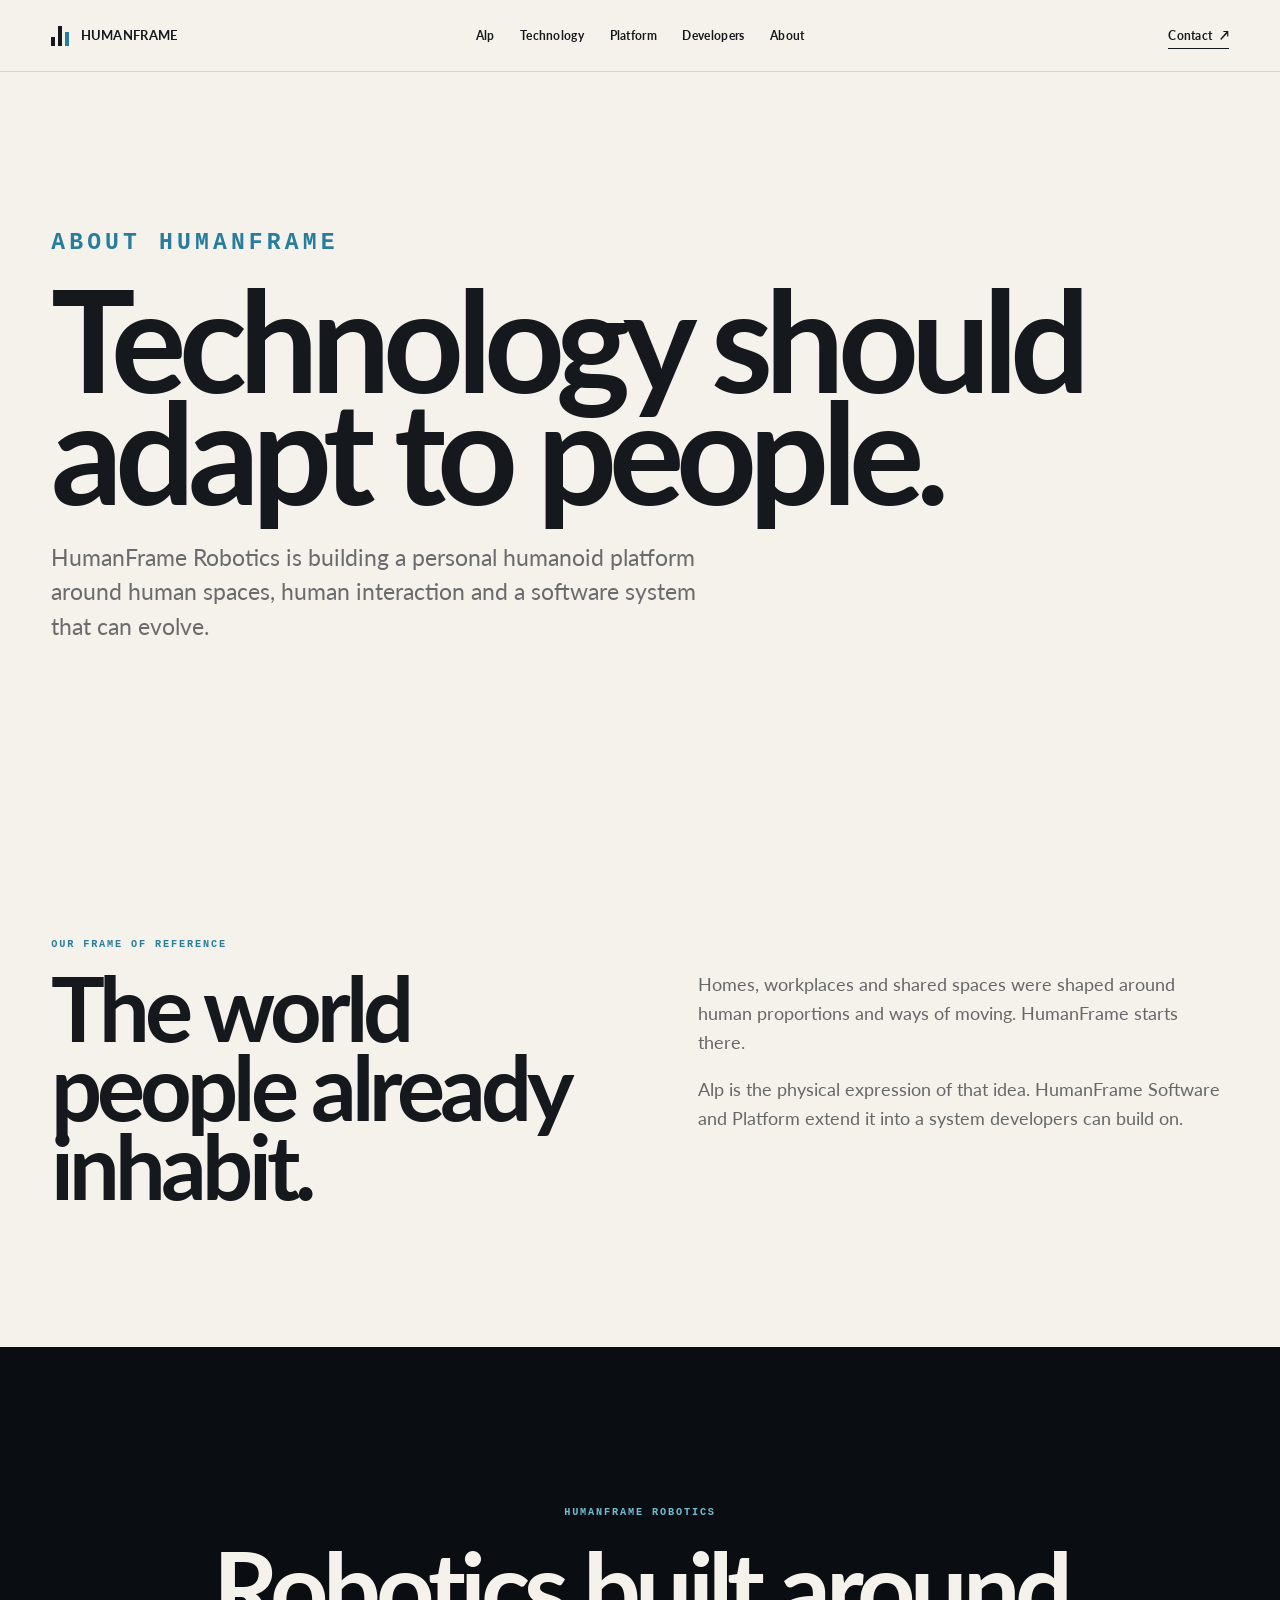
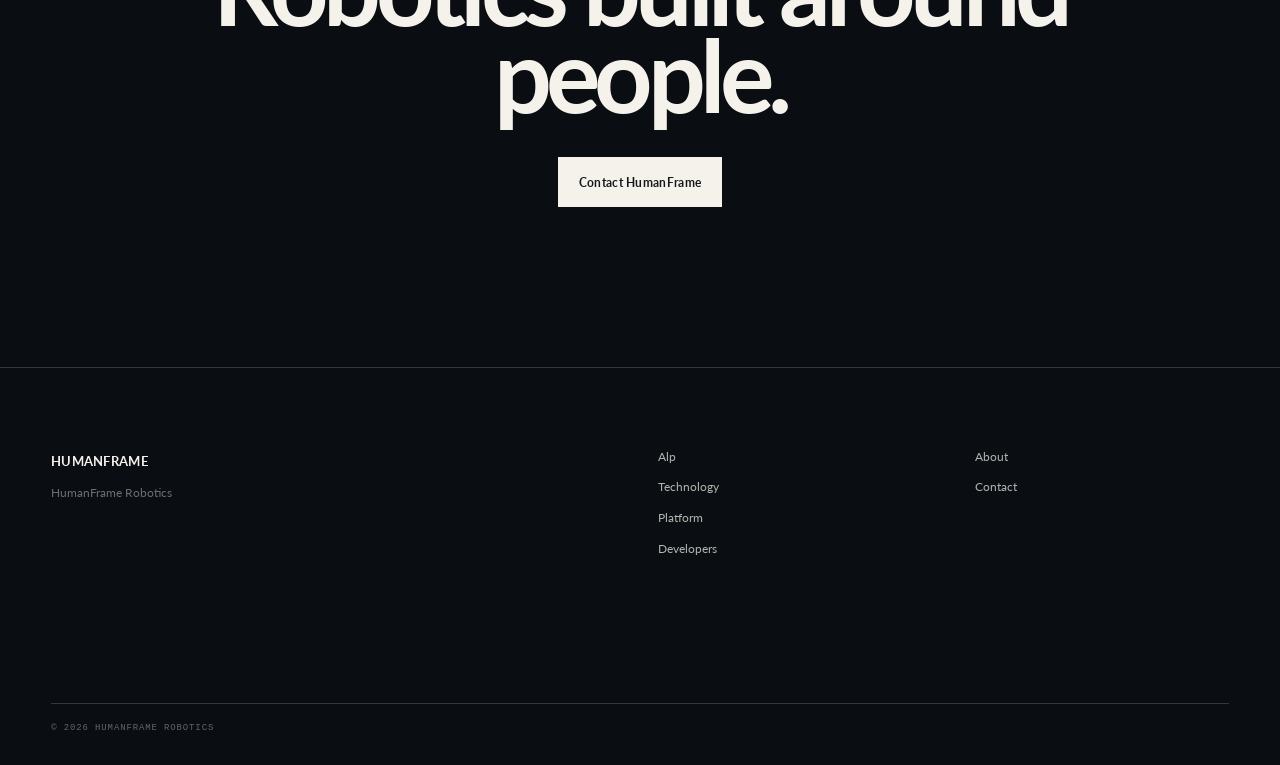
==== about/index.html @ 948e2bcb "intial commit" ====
<!doctype html>
<html lang="en">
<head>
  <meta charset="utf-8">
  <meta name="viewport" content="width=device-width, initial-scale=1">
  <title>About | HumanFrame Robotics</title>
  <meta name="description" content="HumanFrame Robotics is building robotics around human environments, interaction and needs.">
  <meta name="theme-color" content="#15191e">
  <meta property="og:type" content="website"><meta property="og:site_name" content="HumanFrame"><meta property="og:title" content="About HumanFrame Robotics"><meta property="og:description" content="Technology should adapt to people."><meta property="og:url" content="https://humanframerobotics.com/about/"><meta property="og:image" content="https://humanframerobotics.com/assets/media/humanoid/alp-humanoid-home.webp">
  <meta name="twitter:card" content="summary_large_image">
  <link rel="canonical" href="https://humanframerobotics.com/about/">
  <link rel="icon" href="/assets/brand/favicon.svg" type="image/svg+xml">
  <script src="/assets/js/init.js"></script><link rel="stylesheet" href="/assets/css/tokens.css"><link rel="stylesheet" href="/assets/css/base.css"><link rel="stylesheet" href="/assets/css/public.css"><script src="/assets/js/site.js" defer></script>
</head>
<body class="public-shell">
  <a class="skip-link" href="#main">Skip to content</a>
  <header class="public-header">
    <a class="public-wordmark" href="/" aria-label="HumanFrame home"><span class="public-wordmark__mark" aria-hidden="true"><i></i><i></i><i></i></span><span>HumanFrame</span></a>
    <button class="nav-toggle" type="button" aria-expanded="false" aria-controls="site-nav">Menu</button>
    <nav id="site-nav" class="site-nav public-nav" aria-label="Primary navigation"><a href="/alp/">Alp</a><a href="/technology/">Technology</a><a href="/platform/">Platform</a><a href="/developers/">Developers</a><a href="/about/" aria-current="page">About</a></nav>
    <div class="public-header__action"><a href="/contact/">Contact <span aria-hidden="true">↗</span></a></div>
  </header>
  <main id="main">
    <header class="hf-page-intro"><p class="hf-kicker">About HumanFrame</p><h1>Technology should<br>adapt to people.</h1><p>HumanFrame Robotics is building a personal humanoid platform around human spaces, human interaction and a software system that can evolve.</p></header>
    <section class="hf-page-section hf-page-section--split"><div><p class="hf-kicker">Our frame of reference</p><h2>The world people already inhabit.</h2></div><div><p>Homes, workplaces and shared spaces were shaped around human proportions and ways of moving. HumanFrame starts there.</p><p>Alp is the physical expression of that idea. HumanFrame Software and Platform extend it into a system developers can build on.</p></div></section>
    <section class="hf-page-cta"><p class="hf-kicker">HumanFrame Robotics</p><h2>Robotics built around people.</h2><a class="hf-button hf-button--light" href="/contact/">Contact HumanFrame</a></section>
  </main>
  <footer class="public-footer">
    <div class="public-footer__brand"><a class="public-wordmark public-wordmark--footer" href="/">HumanFrame</a><p>HumanFrame Robotics</p></div>
    <nav class="public-footer__nav" aria-label="Product navigation"><a href="/alp/">Alp</a><a href="/technology/">Technology</a><a href="/platform/">Platform</a><a href="/developers/">Developers</a></nav>
    <nav class="public-footer__nav" aria-label="Company navigation"><a href="/about/">About</a><a href="/contact/">Contact</a></nav>
    <p class="public-footer__legal">© 2026 HumanFrame Robotics</p>
  </footer>
</body>
</html>
---- assets/css/tokens.css ----
/* Shared HumanFrame foundations. Product-specific presentation stays in public.css/main.css. */
@font-face {
  font-family: "Lato HF";
  src: url("../fonts/lato-regular.woff2") format("woff2");
  font-style: normal;
  font-weight: 400;
  font-display: swap;
}

@font-face {
  font-family: "Lato HF";
  src: url("../fonts/lato-bold.woff2") format("woff2");
  font-style: normal;
  font-weight: 700 900;
  font-display: swap;
}

:root {
  --hf-graphite: #15191e;
  --hf-deep-studio: #0a0e12;
  --hf-warm-white: #f5f2eb;
  --hf-paper: #fbfaf6;
  --hf-blue: #287c9d;
  --hf-cyan: #72bed1;
  --hf-orange: #eca05a;
  --hf-mint: #9bc9b1;
  --hf-line-light: rgb(21 25 30 / 14%);
  --hf-line-dark: rgb(245 242 235 / 18%);
  --hf-font-sans: "Lato HF", Lato, "Avenir Next", "Segoe UI", sans-serif;
  --hf-font-mono: "SFMono-Regular", Consolas, "Liberation Mono", monospace;
  --hf-page-max: 1440px;
  --hf-reading-max: 760px;
  --hf-section-space: clamp(6rem, 11vw, 11rem);
  --hf-gutter: clamp(1.25rem, 4vw, 4.5rem);
}
---- assets/css/base.css ----
* {
  box-sizing: border-box;
}

html {
  scroll-behavior: smooth;
}

body {
  margin: 0;
  min-width: 320px;
  font-size: 16px;
  line-height: 1.55;
}

a {
  color: inherit;
}

button,
input,
textarea,
select {
  font: inherit;
}

button {
  cursor: pointer;
}

img {
  max-width: 100%;
}

h1,
h2,
h3,
p {
  margin-top: 0;
}

h1,
h2,
h3 {
  line-height: 1.04;
}

code,
pre {
  font-family: var(--hf-font-mono);
}

::selection {
  color: var(--hf-warm-white);
  background: var(--hf-blue);
}

:focus-visible {
  outline: 3px solid var(--hf-cyan);
  outline-offset: 3px;
}

.skip-link {
  position: fixed;
  top: -5rem;
  left: 1rem;
  z-index: 100;
  padding: .7rem 1rem;
  color: var(--hf-warm-white);
  background: var(--hf-graphite);
}

.skip-link:focus {
  top: 1rem;
}

.nav-toggle {
  display: none;
}

.static-contact {
  width: min(calc(100% - (2 * var(--hf-gutter))), 900px);
  margin: 0 auto var(--hf-section-space);
  padding: clamp(2rem, 5vw, 4rem);
  border: 1px solid var(--hf-line-light);
  background: var(--hf-paper);
}

.static-contact h2 {
  margin-bottom: 1rem;
  font-size: clamp(2.4rem, 5vw, 4.8rem);
}

.static-contact p {
  max-width: 690px;
  color: rgb(21 25 30 / 64%);
  font-size: 1.05rem;
}

.static-contact .hf-button {
  margin-top: 1rem;
}
---- assets/css/public.css ----
/* HumanFrame public brand layer. Authenticated Platform presentation remains in main.css. */
.public-shell {
  color: var(--hf-graphite);
  background: var(--hf-warm-white);
  font-family: var(--hf-font-sans);
}

.public-shell h1,
.public-shell h2,
.public-shell h3 {
  color: inherit;
  letter-spacing: -.055em;
}

.public-shell img,
.public-shell picture {
  display: block;
  max-width: 100%;
}

.public-shell img {
  width: 100%;
  height: auto;
}

.hf-wrap {
  width: min(calc(100% - (2 * var(--hf-gutter))), var(--hf-page-max));
  margin-inline: auto;
}

.hf-section { padding-block: var(--hf-section-space); }

.hf-kicker {
  margin: 0;
  font: 700 .64rem/1.2 var(--hf-font-mono);
  letter-spacing: .18em;
  text-transform: uppercase;
}

/* Public navigation */
.public-header {
  position: sticky;
  top: 0;
  z-index: 80;
  min-height: 72px;
  display: grid;
  grid-template-columns: 1fr auto 1fr;
  align-items: center;
  gap: 2rem;
  padding-inline: var(--hf-gutter);
  border-bottom: 1px solid var(--hf-line-light);
  background: rgb(245 242 235 / 92%);
  backdrop-filter: blur(18px);
  transition: color .35s ease, background .35s ease, border-color .35s ease;
}

.public-home .public-header:not(.is-scrolled) {
  position: fixed;
  width: 100%;
  color: var(--hf-warm-white);
  border-color: rgb(245 242 235 / 14%);
  background: linear-gradient(180deg, rgb(5 8 11 / 58%), transparent);
  backdrop-filter: none;
}

.public-wordmark {
  width: fit-content;
  display: inline-flex;
  align-items: center;
  gap: .72rem;
  color: inherit;
  font-size: .82rem;
  font-weight: 900;
  letter-spacing: .02em;
  text-decoration: none;
  text-transform: uppercase;
}

.public-wordmark__mark {
  height: 20px;
  display: grid;
  grid-template-columns: repeat(3, 4px);
  align-items: end;
  gap: 3px;
}

.public-wordmark__mark i { width: 4px; display: block; background: currentColor; }
.public-wordmark__mark i:nth-child(1) { height: 9px; }
.public-wordmark__mark i:nth-child(2) { height: 20px; }
.public-wordmark__mark i:nth-child(3) { height: 14px; background: var(--hf-blue); }
.public-home .public-header:not(.is-scrolled) .public-wordmark__mark i:nth-child(3) { background: var(--hf-cyan); }

.public-nav { display: flex; align-items: center; gap: clamp(1rem, 2vw, 2.15rem); }

.public-nav a,
.public-header__action a {
  position: relative;
  color: inherit;
  font-size: .73rem;
  font-weight: 700;
  letter-spacing: .025em;
  text-decoration: none;
}

.public-nav a::after {
  content: "";
  position: absolute;
  right: 0;
  bottom: -.5rem;
  left: 0;
  height: 1px;
  background: var(--hf-blue);
  transform: scaleX(0);
  transform-origin: right;
  transition: transform .22s ease;
}

.public-nav a:hover::after,
.public-nav a:focus-visible::after { transform: scaleX(1); transform-origin: left; }
.public-header__action { justify-self: end; }
.public-header__action a { display: inline-flex; gap: .45rem; align-items: center; padding-bottom: .22rem; border-bottom: 1px solid currentColor; }

.public-header .nav-toggle {
  min-width: 48px;
  min-height: 44px;
  padding: 0;
  border: 0;
  color: inherit;
  background: transparent;
  font-size: .73rem;
  font-weight: 700;
}

/* Actions */
.hf-actions { display: flex; flex-wrap: wrap; align-items: center; gap: .75rem; }

.hf-button {
  min-height: 50px;
  display: inline-flex;
  justify-content: center;
  align-items: center;
  padding: .85rem 1.25rem;
  border: 1px solid var(--hf-graphite);
  border-radius: 0;
  color: var(--hf-warm-white);
  background: var(--hf-graphite);
  font-size: .73rem;
  font-weight: 700;
  letter-spacing: .025em;
  text-decoration: none;
  transition: color .2s ease, background .2s ease, border-color .2s ease, transform .2s ease;
}

.hf-button:hover { transform: translateY(-2px); }
.hf-button--light { border-color: var(--hf-warm-white); color: var(--hf-graphite); background: var(--hf-warm-white); }
.hf-button--line-light { border-color: rgb(245 242 235 / 45%); color: var(--hf-warm-white); background: transparent; }
.hf-button--line-light:hover { border-color: var(--hf-warm-white); background: rgb(245 242 235 / 8%); }

.hf-text-link {
  width: fit-content;
  display: inline-flex;
  gap: .45rem;
  align-items: center;
  padding-bottom: .25rem;
  border-bottom: 1px solid currentColor;
  color: var(--hf-graphite);
  font-size: .74rem;
  font-weight: 700;
  text-decoration: none;
}

.hf-text-link--light { color: var(--hf-warm-white); }

/* Hero */
.hf-hero {
  position: relative;
  min-height: 100svh;
  display: grid;
  align-items: end;
  overflow: hidden;
  color: var(--hf-warm-white);
  background: #080b0f;
}

.hf-hero__media,
.hf-hero__media img,
.hf-hero__veil { position: absolute; inset: 0; width: 100%; height: 100%; }
.hf-hero__media img { object-fit: cover; object-position: center; }

.hf-hero__veil {
  background:
    linear-gradient(90deg, rgb(3 6 10 / 73%) 0%, rgb(3 6 10 / 30%) 48%, transparent 70%),
    linear-gradient(0deg, rgb(3 6 10 / 58%) 0%, transparent 45%);
}

.hf-hero__content {
  position: relative;
  z-index: 2;
  width: min(940px, calc(100% - (2 * var(--hf-gutter))));
  margin: 0 0 clamp(6.5rem, 12vh, 9.5rem) var(--hf-gutter);
}

.hf-hero__content .hf-kicker { margin-bottom: 1.2rem; color: var(--hf-cyan); }
.hf-hero h1 { max-width: 990px; margin: 0 0 1.7rem; font-size: clamp(4.4rem, 9.4vw, 9.5rem); font-weight: 700; line-height: .84; letter-spacing: -.075em; }
.hf-hero__lede { max-width: 570px; margin: 0 0 2.2rem; color: rgb(245 242 235 / 78%); font-size: clamp(1rem, 1.45vw, 1.3rem); line-height: 1.45; }

.hf-product-status {
  position: absolute;
  z-index: 2;
  right: var(--hf-gutter);
  bottom: 2rem;
  display: flex;
  align-items: center;
  gap: .6rem;
  margin: 0;
  color: rgb(245 242 235 / 58%);
  font: 700 .54rem/1.3 var(--hf-font-mono);
  letter-spacing: .12em;
  text-transform: uppercase;
}

.hf-product-status span { width: 5px; height: 5px; border-radius: 50%; background: var(--hf-cyan); box-shadow: 0 0 0 4px rgb(114 190 209 / 15%); }

/* Meet Alp */
.hf-meet { overflow: hidden; background: var(--hf-warm-white); }
.hf-meet__heading { display: grid; grid-template-columns: .4fr 1.6fr; gap: 2rem; align-items: start; margin-bottom: clamp(4rem, 8vw, 8rem); }
.hf-meet__heading .hf-kicker { padding-top: .8rem; color: var(--hf-blue); }
.hf-meet h2 { margin: 0; font-size: clamp(5rem, 13vw, 13rem); font-weight: 700; line-height: .74; }
.hf-meet__lede { grid-column: 2; max-width: 760px; margin: 1.5rem 0 0; font-size: clamp(1.35rem, 2.6vw, 2.35rem); line-height: 1.12; letter-spacing: -.035em; }
.hf-meet__profile { width: min(calc(100% - (2 * var(--hf-gutter))), 1660px); margin: 0 auto; overflow: hidden; background: #f2eee7; }
.hf-meet__profile img { aspect-ratio: 3 / 2; object-fit: cover; transition: transform 1.1s cubic-bezier(.2,.8,.2,1); }
.hf-meet__profile:hover img { transform: scale(1.012); }
.hf-meet__profile figcaption,
.hf-platform-shot figcaption { display: flex; justify-content: space-between; gap: 1rem; padding: 1rem 1.2rem; border-top: 1px solid var(--hf-line-light); font: 700 .56rem/1.4 var(--hf-font-mono); letter-spacing: .1em; text-transform: uppercase; }
.hf-meet__profile figcaption span { color: rgb(21 25 30 / 48%); }

/* Editorial product story */
.hf-story { min-height: 100svh; display: grid; grid-template-columns: minmax(0, 1.35fr) minmax(440px, .65fr); align-items: stretch; }
.hf-story--reverse { grid-template-columns: minmax(440px, .65fr) minmax(0, 1.35fr); }
.hf-story--reverse .hf-story__media { order: 2; }
.hf-story--dark { color: var(--hf-warm-white); background: #090c10; }
.hf-story--light { color: var(--hf-graphite); background: #ece8df; }
.hf-story__media { min-height: 100svh; overflow: hidden; }
.hf-story__media picture,
.hf-story__media img { width: 100%; height: 100%; }
.hf-story__media img { object-fit: cover; transition: transform 1.2s cubic-bezier(.2,.8,.2,1); }
.hf-story:hover .hf-story__media img { transform: scale(1.018); }
.hf-story--dark .hf-story__media img { object-position: 65% center; }
.hf-story__copy { align-self: center; padding: clamp(2rem, 4vw, 5rem); }
.hf-story__copy .hf-kicker { margin-bottom: 1.4rem; color: var(--hf-cyan); }
.hf-story--light .hf-story__copy .hf-kicker { color: var(--hf-blue); }
.hf-story__copy h2 { margin: 0 0 2rem; font-size: clamp(3.8rem, 5.2vw, 6.5rem); line-height: .85; }
.hf-story__copy p:last-child { max-width: 450px; margin: 0; color: rgb(245 242 235 / 64%); font-size: 1rem; line-height: 1.6; }
.hf-story--light .hf-story__copy p:last-child { color: rgb(21 25 30 / 63%); }

.hf-motion {
  display: grid;
  grid-template-columns: 1.25fr .75fr;
  grid-template-rows: auto auto;
  padding: var(--hf-gutter);
  gap: var(--hf-gutter);
  background: var(--hf-paper);
}

.hf-motion__primary { grid-row: 1 / 3; overflow: hidden; background: #101318; }
.hf-motion__primary picture,
.hf-motion__primary img { height: 100%; }
.hf-motion__primary img { min-height: 850px; object-fit: cover; object-position: 56% center; }
.hf-motion__copy { align-self: end; padding: clamp(2rem, 4vw, 4.5rem) 0; }
.hf-motion__copy .hf-kicker { margin-bottom: 1.4rem; color: var(--hf-blue); }
.hf-motion__copy h2 { margin: 0 0 1.6rem; font-size: clamp(3.8rem, 7vw, 8rem); line-height: .86; }
.hf-motion__copy p:last-child { max-width: 580px; margin: 0; color: rgb(21 25 30 / 62%); font-size: 1.04rem; line-height: 1.6; }
.hf-motion__detail { margin: 0; align-self: end; }
.hf-motion__detail img { aspect-ratio: 3 / 2; object-fit: cover; }
.hf-motion__detail figcaption { padding-top: .8rem; color: rgb(21 25 30 / 52%); font: 700 .55rem var(--hf-font-mono); letter-spacing: .1em; text-transform: uppercase; }

/* Environment and engineering */
.hf-world { position: relative; min-height: 110svh; display: grid; align-items: end; overflow: hidden; color: var(--hf-warm-white); background: #806f5e; }
.hf-world__media,
.hf-world__media img { position: absolute; inset: 0; width: 100%; height: 100%; }
.hf-world__media img { object-fit: cover; object-position: center; }
.hf-world::after { content: ""; position: absolute; inset: 0; background: linear-gradient(90deg, rgb(20 17 14 / 76%), rgb(20 17 14 / 8%) 65%), linear-gradient(0deg, rgb(20 17 14 / 38%), transparent 40%); }
.hf-world__copy { position: relative; z-index: 2; width: min(770px, calc(100% - (2 * var(--hf-gutter)))); margin: 0 0 clamp(6rem, 11vw, 10rem) var(--hf-gutter); }
.hf-world__copy .hf-kicker { margin-bottom: 1.3rem; color: #d6edf2; }
.hf-world__copy h2 { margin: 0 0 1.8rem; font-size: clamp(5rem, 10.5vw, 11rem); line-height: .8; }
.hf-world__copy p:last-child { max-width: 580px; margin: 0; color: rgb(245 242 235 / 80%); font-size: clamp(1rem, 1.5vw, 1.3rem); }
.hf-world__note { position: absolute; z-index: 2; right: var(--hf-gutter); bottom: 2rem; margin: 0; color: rgb(245 242 235 / 60%); font: 700 .54rem var(--hf-font-mono); letter-spacing: .1em; text-transform: uppercase; }

.hf-engineered { position: relative; min-height: 100svh; overflow: hidden; color: var(--hf-warm-white); background: #080b0f; }
.hf-engineered__media,
.hf-engineered__media img { width: 100%; min-height: 100svh; }
.hf-engineered__media img { object-fit: cover; object-position: center; }
.hf-engineered__copy { position: absolute; z-index: 2; top: clamp(6rem, 10vw, 10rem); left: var(--hf-gutter); max-width: 790px; }
.hf-engineered__copy .hf-kicker { margin-bottom: 1.3rem; color: var(--hf-cyan); }
.hf-engineered__copy h2 { margin: 0 0 1.8rem; font-size: clamp(4.2rem, 8vw, 8.7rem); line-height: .84; }
.hf-engineered__copy p:last-child { max-width: 520px; margin: 0; color: rgb(245 242 235 / 58%); }
.hf-engineered__labels { position: absolute; z-index: 2; right: var(--hf-gutter); bottom: 2rem; left: var(--hf-gutter); display: grid; grid-template-columns: repeat(4, 1fr); margin: 0; padding: 1rem 0 0; border-top: 1px solid rgb(245 242 235 / 22%); list-style: none; }
.hf-engineered__labels li { color: rgb(245 242 235 / 66%); font: 700 .56rem var(--hf-font-mono); letter-spacing: .12em; text-transform: uppercase; }

/* System and software */
.hf-system { background: var(--hf-cyan); }
.hf-system__heading { display: grid; grid-template-columns: .4fr 1.6fr; gap: 2rem; margin-bottom: clamp(5rem, 9vw, 9rem); }
.hf-system__heading .hf-kicker { padding-top: .7rem; }
.hf-system__heading h2 { margin: 0; font-size: clamp(4.5rem, 9vw, 9.6rem); line-height: .83; }
.hf-system__layers { margin: 0; padding: 0; border-top: 1px solid var(--hf-graphite); list-style: none; }
.hf-system__layers li { display: grid; grid-template-columns: 70px minmax(260px, .8fr) 1fr; gap: 2rem; align-items: center; min-height: 180px; border-bottom: 1px solid rgb(21 25 30 / 35%); }
.hf-system__layers span { font: 700 .61rem var(--hf-font-mono); }
.hf-system__layers strong { font-size: clamp(2.4rem, 5vw, 5rem); letter-spacing: -.055em; }
.hf-system__layers p { margin: 0; color: rgb(21 25 30 / 64%); font-size: 1.05rem; }

.hf-software { padding-block: var(--hf-section-space); overflow: hidden; color: var(--hf-warm-white); background: #11161b; }
.hf-software__heading { display: grid; grid-template-columns: .38fr 1fr .62fr; gap: 2rem; align-items: start; margin-bottom: clamp(4rem, 8vw, 8rem); }
.hf-software__heading .hf-kicker { padding-top: .7rem; color: var(--hf-cyan); }
.hf-software__heading h2 { margin: 0; font-size: clamp(4.2rem, 8vw, 8.5rem); line-height: .84; }
.hf-software__heading > p:last-child { max-width: 520px; margin: .7rem 0 0; color: rgb(245 242 235 / 58%); line-height: 1.65; }
.hf-platform-shot { width: min(calc(100% - (2 * var(--hf-gutter))), 1440px); margin: 0 auto; padding: clamp(.55rem, 1vw, 1rem); border: 1px solid rgb(245 242 235 / 16%); background: #20272d; box-shadow: 0 50px 120px rgb(0 0 0 / 34%); }
.hf-platform-shot img { aspect-ratio: 16 / 10; object-fit: cover; object-position: top; }
.hf-platform-shot figcaption { color: rgb(245 242 235 / 45%); border-color: rgb(245 242 235 / 12%); }

.hf-developers { color: var(--hf-warm-white); background: var(--hf-deep-studio); }
.hf-developers__heading { display: grid; grid-template-columns: .35fr 1fr .65fr; gap: 2rem; align-items: start; }
.hf-developers__heading .hf-kicker { padding-top: .7rem; color: var(--hf-cyan); }
.hf-developers__heading h2 { margin: 0; font-size: clamp(4.5rem, 9vw, 9.5rem); line-height: .83; }
.hf-developers__heading > p:last-child { max-width: 520px; margin: .6rem 0 0; color: rgb(245 242 235 / 57%); line-height: 1.65; }
.hf-flow { display: grid; grid-template-columns: repeat(6, 1fr); margin: clamp(5rem, 9vw, 9rem) 0 0; padding: 0; border-top: 1px solid rgb(245 242 235 / 22%); list-style: none; }
.hf-flow li { min-height: 190px; display: flex; flex-direction: column; justify-content: space-between; padding: 1.2rem 1rem; border-right: 1px solid rgb(245 242 235 / 14%); }
.hf-flow li:last-child { border-right: 0; }
.hf-flow span { color: var(--hf-cyan); font: 700 .57rem var(--hf-font-mono); }
.hf-flow strong { font-size: clamp(1.2rem, 1.7vw, 1.65rem); letter-spacing: -.035em; }
.hf-developers__actions { display: flex; align-items: center; gap: 1.5rem; margin-top: 2.5rem; }

.hf-philosophy { background: var(--hf-warm-white); }
.hf-philosophy__inner { display: grid; grid-template-columns: .35fr 1.1fr .55fr; gap: 2rem; align-items: start; }
.hf-philosophy__inner .hf-kicker { padding-top: .7rem; color: var(--hf-blue); }
.hf-philosophy h2 { margin: 0; font-size: clamp(4.5rem, 9vw, 9rem); line-height: .84; }
.hf-philosophy__inner > p:last-child { max-width: 500px; margin: .7rem 0 0; color: rgb(21 25 30 / 62%); font-size: 1.05rem; line-height: 1.65; }

.hf-final { position: relative; min-height: 100svh; display: grid; align-items: end; overflow: hidden; color: var(--hf-warm-white); background: #080b0f; }
.hf-final__media,
.hf-final__media img { position: absolute; inset: 0; width: 100%; height: 100%; }
.hf-final__media img { object-fit: cover; }
.hf-final::after { content: ""; position: absolute; inset: 0; background: linear-gradient(90deg, rgb(3 6 10 / 77%), rgb(3 6 10 / 16%) 72%), linear-gradient(0deg, rgb(3 6 10 / 46%), transparent 45%); }
.hf-final__copy { position: relative; z-index: 2; margin: 0 0 clamp(6rem, 11vw, 10rem) var(--hf-gutter); }
.hf-final__copy .hf-kicker { margin-bottom: 1.2rem; color: var(--hf-cyan); }
.hf-final h2 { margin: 0 0 2.5rem; font-size: clamp(5rem, 10vw, 10rem); line-height: .81; }
.hf-final .hf-text-link { margin-left: 1rem; }

/* Secondary public pages */
.hf-page-hero { position: relative; min-height: calc(100svh - 72px); display: grid; align-items: end; overflow: hidden; }
.hf-page-hero--dark { color: var(--hf-warm-white); background: #080b0f; }
.hf-page-hero__media,
.hf-page-hero__media img { position: absolute; inset: 0; width: 100%; height: 100%; }
.hf-page-hero__media img { object-fit: cover; }
.hf-page-hero::after { content: ""; position: absolute; inset: 0; background: linear-gradient(90deg, rgb(3 6 10 / 75%), transparent 72%), linear-gradient(0deg, rgb(3 6 10 / 48%), transparent 45%); }
.hf-page-hero__copy { position: relative; z-index: 2; width: min(900px, calc(100% - (2 * var(--hf-gutter)))); margin: 0 0 clamp(5rem, 9vw, 8rem) var(--hf-gutter); }
.hf-page-hero__copy .hf-kicker { margin-bottom: 1.2rem; color: var(--hf-cyan); }
.hf-page-hero__copy h1 { margin: 0 0 1.7rem; font-size: clamp(4.5rem, 9vw, 9rem); line-height: .83; }
.hf-page-hero__copy > p:last-child { max-width: 620px; margin: 0; color: rgb(245 242 235 / 70%); font-size: 1.08rem; }

.hf-page-intro { width: min(calc(100% - (2 * var(--hf-gutter))), var(--hf-page-max)); margin-inline: auto; padding-block: clamp(7rem, 12vw, 12rem); }
.hf-page-intro .hf-kicker { margin-bottom: 1.4rem; color: var(--hf-blue); }
.hf-page-intro h1 { max-width: 1200px; margin: 0 0 2rem; font-size: clamp(5rem, 11vw, 11rem); line-height: .8; }
.hf-page-intro > p { max-width: 690px; margin: 0; color: rgb(21 25 30 / 62%); font-size: clamp(1.1rem, 1.8vw, 1.45rem); line-height: 1.5; }
.hf-page-intro .hf-actions { margin-top: 2rem; }

.hf-page-section { width: min(calc(100% - (2 * var(--hf-gutter))), var(--hf-page-max)); margin-inline: auto; padding-block: var(--hf-section-space); }
.hf-page-section--split { display: grid; grid-template-columns: 1fr 1fr; gap: clamp(3rem, 9vw, 10rem); }
.hf-page-section--split .hf-kicker { margin-bottom: 1.2rem; color: var(--hf-blue); }
.hf-page-section--split h2 { margin: 0; font-size: clamp(3.8rem, 7vw, 7rem); line-height: .88; }
.hf-page-section--split > div:last-child { padding-top: 2rem; }
.hf-page-section--split > div:last-child p { max-width: 650px; color: rgb(21 25 30 / 64%); font-size: 1.1rem; line-height: 1.65; }
.hf-page-gallery { display: grid; grid-template-columns: 1fr 1fr; gap: 1px; background: var(--hf-line-light); }
.hf-page-gallery figure { margin: 0; background: var(--hf-paper); }
.hf-page-gallery img { aspect-ratio: 3 / 2; object-fit: cover; }
.hf-page-gallery figcaption { padding: 1rem var(--hf-gutter); font: 700 .57rem var(--hf-font-mono); letter-spacing: .1em; text-transform: uppercase; }
.hf-tech-cutaway img { width: 100%; min-height: 70svh; object-fit: cover; }

.hf-page-section--layers { display: grid; grid-template-columns: repeat(3, 1fr); padding-top: 0; }
.hf-page-section--layers article { min-height: 410px; display: flex; flex-direction: column; padding: 1.5rem; border-top: 1px solid var(--hf-graphite); border-right: 1px solid var(--hf-line-light); }
.hf-page-section--layers article:last-child { border-right: 0; }
.hf-page-section--layers span { color: var(--hf-blue); font: 700 .6rem var(--hf-font-mono); }
.hf-page-section--layers h2 { margin: auto 0 .9rem; font-size: clamp(2rem, 3.5vw, 3.6rem); line-height: .95; }
.hf-page-section--layers p { margin: 0; color: rgb(21 25 30 / 60%); }

.hf-page-cta { min-height: 620px; display: grid; place-content: center; justify-items: center; padding: 5rem var(--hf-gutter); text-align: center; color: var(--hf-warm-white); background: var(--hf-deep-studio); }
.hf-page-cta .hf-kicker { margin-bottom: 1.5rem; color: var(--hf-cyan); }
.hf-page-cta h2 { max-width: 1050px; margin: 0 0 2.5rem; font-size: clamp(4rem, 8vw, 8rem); line-height: .85; }

.hf-page-platform-shot { width: min(calc(100% - (2 * var(--hf-gutter))), 1440px); margin: 0 auto var(--hf-section-space); padding: 1rem; border: 1px solid var(--hf-line-light); background: #e9e6de; box-shadow: 0 45px 110px rgb(21 25 30 / 15%); }
.hf-page-platform-shot img { aspect-ratio: 16 / 10; object-fit: cover; object-position: top; }
.hf-page-platform-shot figcaption { padding: .9rem 0 0; color: rgb(21 25 30 / 50%); font: 700 .56rem var(--hf-font-mono); letter-spacing: .1em; text-transform: uppercase; }
.hf-page-flow { margin: 0; padding: 0; list-style: none; }
.hf-page-flow li { display: grid; grid-template-columns: 50px 1fr; gap: 1rem; padding: 1.2rem 0; border-bottom: 1px solid var(--hf-line-light); }
.hf-page-flow li:first-child { border-top: 1px solid var(--hf-line-light); }
.hf-page-flow span { color: var(--hf-blue); font: 700 .6rem var(--hf-font-mono); }
.hf-page-flow strong { font-size: 1.5rem; }
.hf-page-flow p { margin: .3rem 0 0; color: rgb(21 25 30 / 58%); }
.hf-page-note { width: min(calc(100% - (2 * var(--hf-gutter))), var(--hf-page-max)); margin: 0 auto var(--hf-section-space); padding: 2rem; border: 1px solid var(--hf-line-light); }
.hf-page-note strong { display: block; margin-bottom: .5rem; font-size: 1.2rem; }
.hf-page-note p { max-width: 760px; margin: 0; color: rgb(21 25 30 / 60%); }

.hf-developer-contract { display: grid; grid-template-columns: 1fr 1fr; gap: clamp(3rem, 8vw, 9rem); padding: var(--hf-section-space) var(--hf-gutter); color: var(--hf-warm-white); background: #11161b; }
.hf-developer-contract > div { max-width: 670px; }
.hf-developer-contract .hf-kicker { margin-bottom: 1.2rem; color: var(--hf-cyan); }
.hf-developer-contract h2 { margin: 0 0 1.5rem; font-size: clamp(4rem, 7vw, 7rem); line-height: .87; }
.hf-developer-contract p { color: rgb(245 242 235 / 60%); line-height: 1.65; }
.hf-developer-contract pre { align-self: center; margin: 0; padding: clamp(1.5rem, 3vw, 3rem); overflow-x: auto; border: 1px solid rgb(245 242 235 / 15%); background: #080b0f; color: #b8dfe9; font: .84rem/1.8 var(--hf-font-mono); }

/* Existing authentication and contact forms keep their server behavior. */
.public-shell .page-hero .eyebrow--accent,
.public-shell .auth-copy .eyebrow--accent,
.public-shell .contact-layout .eyebrow--accent { color: var(--hf-blue); }
.public-shell .button { border-radius: 0; box-shadow: none; }
.public-shell .button:hover { box-shadow: none; }
.hf-contact h1 { font-size: clamp(3.8rem, 7vw, 7rem); line-height: .86; }

/* Footer */
.public-footer { display: grid; grid-template-columns: 1.5fr .7fr .7fr; gap: 4rem; padding: 5rem var(--hf-gutter) 2rem; color: var(--hf-warm-white); background: var(--hf-deep-studio); border-top: 1px solid var(--hf-line-dark); }
.public-wordmark--footer { color: var(--hf-warm-white); }
.public-footer__brand p { margin: .7rem 0 0; color: rgb(245 242 235 / 42%); font-size: .75rem; }
.public-footer__nav { display: grid; align-content: start; gap: .75rem; }
.public-footer__nav a { color: rgb(245 242 235 / 72%); font-size: .76rem; text-decoration: none; }
.public-footer__nav a:hover { color: var(--hf-warm-white); }
.public-footer__legal { grid-column: 1 / -1; margin: 5rem 0 0; padding-top: 1.2rem; border-top: 1px solid var(--hf-line-dark); color: rgb(245 242 235 / 38%); font: .56rem var(--hf-font-mono); letter-spacing: .1em; text-transform: uppercase; }

/* Progressive motion */
.motion-ready .hf-reveal { opacity: 0; transform: translateY(32px); transition: opacity .75s ease, transform .9s cubic-bezier(.2,.8,.2,1); }
.motion-ready .hf-reveal.is-visible { opacity: 1; transform: none; }
.motion-ready .hf-media-reveal { opacity: 0; transform: translateY(24px); transition: opacity .8s ease, transform 1s cubic-bezier(.2,.8,.2,1); }
.motion-ready .hf-media-reveal.is-visible { opacity: 1; transform: none; }
.motion-ready .hf-hero .hf-reveal { opacity: 1; transform: none; }

@media (max-width: 1100px) {
  .hf-story,
  .hf-story--reverse { grid-template-columns: 1.2fr .8fr; }
  .hf-motion__primary img { min-height: 720px; }
  .hf-system__heading,
  .hf-software__heading,
  .hf-developers__heading,
  .hf-philosophy__inner { grid-template-columns: .3fr 1.1fr .6fr; }
  .hf-flow { grid-template-columns: repeat(3, 1fr); }
  .hf-flow li:nth-child(3) { border-right: 0; }
  .hf-flow li:nth-child(-n+3) { border-bottom: 1px solid rgb(245 242 235 / 14%); }
}

@media (max-width: 900px) {
  .public-header { grid-template-columns: 1fr auto; min-height: 68px; }
  .public-header .nav-toggle { display: block; }
  .public-nav { grid-column: 1 / -1; display: none; align-items: stretch; padding: .6rem 0 1.2rem; }
  .public-nav.is-open { display: grid; }
  .public-nav a { min-height: 44px; display: flex; align-items: center; border-top: 1px solid currentColor; font-size: .87rem; }
  .public-nav a::after { display: none; }
  .public-header__action { display: none; }
  .public-home .public-header:has(.public-nav.is-open) { color: var(--hf-graphite); background: rgb(245 242 235 / 97%); }
  .hf-meet__heading { grid-template-columns: 1fr; }
  .hf-meet__lede { grid-column: 1; }
  .hf-story,
  .hf-story--reverse { min-height: auto; grid-template-columns: 1fr; }
  .hf-story--reverse .hf-story__media { order: 0; }
  .hf-story__media { min-height: 70svh; }
  .hf-story__copy { padding-block: 6rem; }
  .hf-motion { grid-template-columns: 1fr; }
  .hf-motion__primary { grid-row: auto; }
  .hf-motion__primary img { min-height: 70svh; }
  .hf-motion__detail { max-width: 620px; }
  .hf-system__heading,
  .hf-software__heading,
  .hf-developers__heading,
  .hf-philosophy__inner { grid-template-columns: 1fr; gap: 1.5rem; }
  .hf-system__layers li { grid-template-columns: 50px 1fr; }
  .hf-system__layers p { grid-column: 2; padding-bottom: 1.5rem; }
  .hf-page-section--split { grid-template-columns: 1fr; }
  .hf-page-gallery { grid-template-columns: 1fr; }
  .hf-page-section--layers { grid-template-columns: 1fr; }
  .hf-page-section--layers article { min-height: 300px; border-right: 0; }
  .hf-developer-contract { grid-template-columns: 1fr; }
  .public-footer { grid-template-columns: 1.4fr .8fr .8fr; }
}

@media (max-width: 640px) {
  :root { --hf-section-space: 5.5rem; }
  .public-header { padding-inline: 1rem; }
  .hf-wrap { width: calc(100% - 2rem); }
  .hf-hero__media img { object-position: 67% center; }
  .hf-hero__veil { background: linear-gradient(0deg, rgb(3 6 10 / 92%) 0%, rgb(3 6 10 / 54%) 60%, rgb(3 6 10 / 12%) 100%); }
  .hf-hero__content { width: calc(100% - 2rem); margin: 0 1rem 8.5rem; }
  .hf-hero h1 { font-size: clamp(3.55rem, 17.6vw, 5.4rem); }
  .hf-hero__lede { max-width: 93%; font-size: .96rem; }
  .hf-product-status { right: 1rem; bottom: 1.25rem; left: 1rem; font-size: .49rem; }
  .hf-actions { align-items: stretch; }
  .hf-actions .hf-button { flex: 1 1 145px; }
  .hf-meet__heading { width: calc(100% - 2rem); }
  .hf-meet h2 { font-size: 4.8rem; }
  .hf-meet__lede { font-size: 1.35rem; }
  .hf-meet__profile { width: calc(100% - 2rem); }
  .hf-meet__profile img { min-height: 68svh; aspect-ratio: auto; object-position: 50% center; }
  .hf-meet__profile figcaption { align-items: flex-start; flex-direction: column; }
  .hf-story__media { min-height: 62svh; }
  .hf-story--dark .hf-story__media img { object-position: 61% center; }
  .hf-story__copy { padding: 4.8rem 1.1rem; }
  .hf-story__copy h2 { font-size: clamp(3.6rem, 16vw, 5.4rem); }
  .hf-motion { padding: 1rem; gap: 1rem; }
  .hf-motion__primary img { min-height: 70svh; object-position: 60% center; }
  .hf-motion__copy { padding: 4rem 0; }
  .hf-motion__copy h2 { font-size: clamp(3.7rem, 16vw, 5.5rem); }
  .hf-world { min-height: 96svh; }
  .hf-world__media img { object-position: 61% center; }
  .hf-world::after { background: linear-gradient(0deg, rgb(20 17 14 / 86%), rgb(20 17 14 / 12%) 72%); }
  .hf-world__copy { width: calc(100% - 2rem); margin: 0 1rem 7rem; }
  .hf-world__copy h2 { font-size: 4.8rem; }
  .hf-world__note { right: 1rem; bottom: 1rem; left: 1rem; }
  .hf-engineered__media img { object-position: 66% center; }
  .hf-engineered__copy { top: 4rem; left: 1rem; width: calc(100% - 2rem); }
  .hf-engineered__copy h2 { font-size: 3.8rem; }
  .hf-engineered__copy p { max-width: 82%; }
  .hf-engineered__labels { right: 1rem; bottom: 1rem; left: 1rem; grid-template-columns: 1fr 1fr; gap: .8rem; }
  .hf-system__heading h2,
  .hf-software__heading h2,
  .hf-developers__heading h2,
  .hf-philosophy h2 { font-size: clamp(3.7rem, 16vw, 5.4rem); }
  .hf-system__layers li { min-height: 155px; gap: .5rem; }
  .hf-system__layers strong { font-size: 2rem; }
  .hf-software__heading,
  .hf-developers__heading { width: calc(100% - 2rem); }
  .hf-platform-shot { width: calc(100% - 2rem); padding: .35rem; }
  .hf-platform-shot figcaption { align-items: flex-start; flex-direction: column; }
  .hf-flow { grid-template-columns: 1fr 1fr; }
  .hf-flow li { min-height: 145px; }
  .hf-flow li:nth-child(3) { border-right: 1px solid rgb(245 242 235 / 14%); }
  .hf-flow li:nth-child(2n) { border-right: 0; }
  .hf-flow li:nth-child(-n+4) { border-bottom: 1px solid rgb(245 242 235 / 14%); }
  .hf-developers__actions { align-items: flex-start; flex-direction: column; }
  .hf-final__media img { object-position: 67% center; }
  .hf-final__copy { margin: 0 1rem 7rem; }
  .hf-final h2 { font-size: 4.6rem; }
  .hf-final .hf-text-link { margin: 1rem 0 0; }
  .hf-page-hero__media img { object-position: 67% center; }
  .hf-page-hero__copy { width: calc(100% - 2rem); margin: 0 1rem 6rem; }
  .hf-page-hero__copy h1,
  .hf-page-intro h1 { font-size: clamp(4rem, 17vw, 5.8rem); }
  .hf-page-intro,
  .hf-page-section,
  .hf-page-platform-shot,
  .hf-page-note { width: calc(100% - 2rem); }
  .hf-page-section--layers article { min-height: 260px; }
  .hf-tech-cutaway img { min-height: 72svh; object-position: 66% center; }
  .hf-page-cta { min-height: 540px; padding-inline: 1rem; }
  .hf-page-cta h2 { font-size: 4rem; }
  .hf-developer-contract { padding-inline: 1rem; }
  .public-footer { grid-template-columns: 1fr 1fr; gap: 3rem 1.5rem; padding-inline: 1rem; }
  .public-footer__brand { grid-column: 1 / -1; }
  .public-footer__legal { margin-top: 2rem; }
}

@media (max-width: 360px) {
  .hf-developers__heading h2 { font-size: 13vw; }
}

@media (prefers-reduced-motion: reduce) {
  html { scroll-behavior: auto; }
  .hf-button,
  .public-nav a::after,
  .hf-story__media img,
  .hf-meet__profile img { transition: none; }
  .hf-button:hover,
  .hf-story:hover .hf-story__media img,
  .hf-meet__profile:hover img { transform: none; }
  .motion-ready .hf-reveal { opacity: 1; transform: none; transition: none; }
  .motion-ready .hf-media-reveal { opacity: 1; transform: none; transition: none; }
}
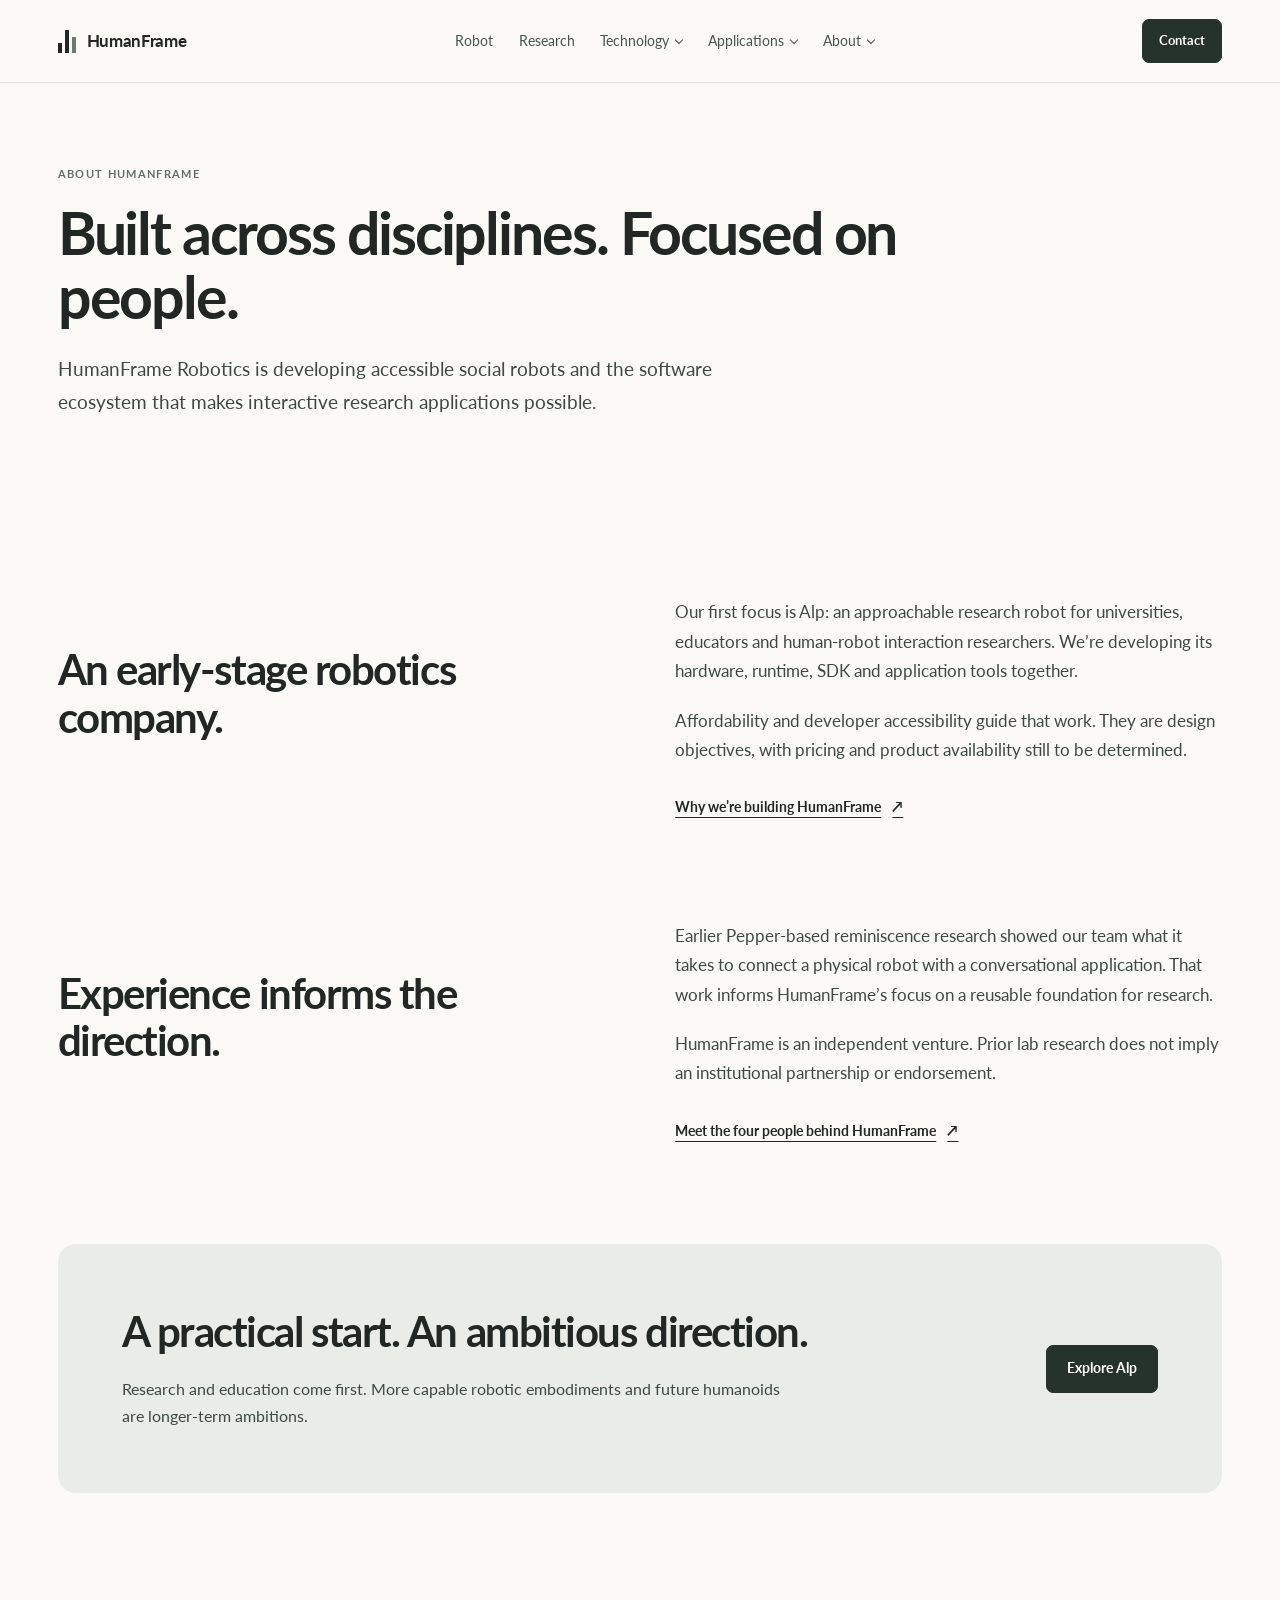
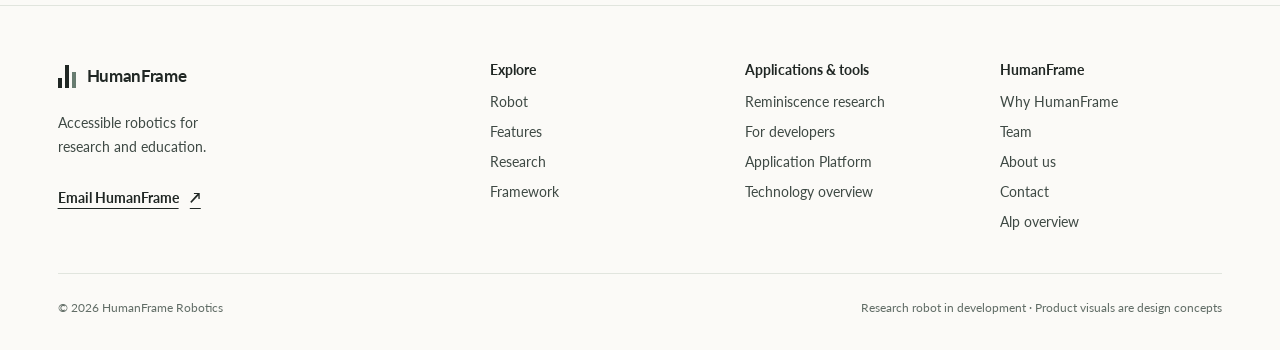
==== commit 59d23241: "new website design" ====
--- a/about/index.html
+++ b/about/index.html
@@ -3,34 +3,34 @@
 <head>
   <meta charset="utf-8">
   <meta name="viewport" content="width=device-width, initial-scale=1">
-  <title>About | HumanFrame Robotics</title>
-  <meta name="description" content="HumanFrame Robotics is building robotics around human environments, interaction and needs.">
-  <meta name="theme-color" content="#15191e">
-  <meta property="og:type" content="website"><meta property="og:site_name" content="HumanFrame"><meta property="og:title" content="About HumanFrame Robotics"><meta property="og:description" content="Technology should adapt to people."><meta property="og:url" content="https://humanframerobotics.com/about/"><meta property="og:image" content="https://humanframerobotics.com/assets/media/humanoid/alp-humanoid-home.webp">
+  <title>About HumanFrame Robotics | Research-First Social Robotics</title>
+  <meta name="description" content="HumanFrame is an early-stage robotics company developing an accessible social research robot and an integrated software ecosystem.">
+  <meta name="theme-color" content="#FBFAF7">
+  <link rel="canonical" href="https://humanframerobotics.com/about/">
+  <meta property="og:type" content="website">
+  <meta property="og:site_name" content="HumanFrame Robotics">
+  <meta property="og:title" content="About HumanFrame Robotics | Research-First Social Robotics">
+  <meta property="og:description" content="HumanFrame is an early-stage robotics company developing an accessible social research robot and an integrated software ecosystem.">
+  <meta property="og:url" content="https://humanframerobotics.com/about/">
+  <meta property="og:image" content="https://humanframerobotics.com/assets/media/product/alp_hero_soft_studio.webp">
+  <meta property="og:image:alt" content="Alp social research robot design concept. Hardware in development; mobility planned and not demonstrated.">
   <meta name="twitter:card" content="summary_large_image">
-  <link rel="canonical" href="https://humanframerobotics.com/about/">
+  <meta name="twitter:title" content="About HumanFrame Robotics | Research-First Social Robotics">
+  <meta name="twitter:description" content="HumanFrame is an early-stage robotics company developing an accessible social research robot and an integrated software ecosystem.">
+  <meta name="twitter:image" content="https://humanframerobotics.com/assets/media/product/alp_hero_soft_studio.webp">
+  <meta name="twitter:image:alt" content="Alp social research robot design concept. Hardware in development; mobility planned and not demonstrated.">
   <link rel="icon" href="/assets/brand/favicon.svg" type="image/svg+xml">
-  <script src="/assets/js/init.js"></script><link rel="stylesheet" href="/assets/css/tokens.css"><link rel="stylesheet" href="/assets/css/base.css"><link rel="stylesheet" href="/assets/css/public.css"><script src="/assets/js/site.js" defer></script>
+  <link rel="preload" href="/assets/fonts/lato-regular.woff2" as="font" type="font/woff2" crossorigin>
+  <link rel="stylesheet" href="/assets/css/tokens.css?v=b4e388e5">
+  <link rel="stylesheet" href="/assets/css/base.css?v=1489709b">
+  <link rel="stylesheet" href="/assets/css/public.css?v=dce8f344">
+  <script src="/assets/js/site.js?v=00f00f26" defer></script>
 </head>
-<body class="public-shell">
+<body>
   <a class="skip-link" href="#main">Skip to content</a>
-  <header class="public-header">
-    <a class="public-wordmark" href="/" aria-label="HumanFrame home"><span class="public-wordmark__mark" aria-hidden="true"><i></i><i></i><i></i></span><span>HumanFrame</span></a>
-    <button class="nav-toggle" type="button" aria-expanded="false" aria-controls="site-nav">Menu</button>
-    <nav id="site-nav" class="site-nav public-nav" aria-label="Primary navigation"><a href="/alp/">Alp</a><a href="/technology/">Technology</a><a href="/platform/">Platform</a><a href="/developers/">Developers</a><a href="/about/" aria-current="page">About</a></nav>
-    <div class="public-header__action"><a href="/contact/">Contact <span aria-hidden="true">↗</span></a></div>
-  </header>
-  <main id="main">
-    <header class="hf-page-intro"><p class="hf-kicker">About HumanFrame</p><h1>Technology should<br>adapt to people.</h1><p>HumanFrame Robotics is building a personal humanoid platform around human spaces, human interaction and a software system that can evolve.</p></header>
-    <section class="hf-page-section hf-page-section--split"><div><p class="hf-kicker">Our frame of reference</p><h2>The world people already inhabit.</h2></div><div><p>Homes, workplaces and shared spaces were shaped around human proportions and ways of moving. HumanFrame starts there.</p><p>Alp is the physical expression of that idea. HumanFrame Software and Platform extend it into a system developers can build on.</p></div></section>
-    <section class="hf-page-cta"><p class="hf-kicker">HumanFrame Robotics</p><h2>Robotics built around people.</h2><a class="hf-button hf-button--light" href="/contact/">Contact HumanFrame</a></section>
-  </main>
-  <footer class="public-footer">
-    <div class="public-footer__brand"><a class="public-wordmark public-wordmark--footer" href="/">HumanFrame</a><p>HumanFrame Robotics</p></div>
-    <nav class="public-footer__nav" aria-label="Product navigation"><a href="/alp/">Alp</a><a href="/technology/">Technology</a><a href="/platform/">Platform</a><a href="/developers/">Developers</a></nav>
-    <nav class="public-footer__nav" aria-label="Company navigation"><a href="/about/">About</a><a href="/contact/">Contact</a></nav>
-    <p class="public-footer__legal">© 2026 HumanFrame Robotics</p>
-  </footer>
+<header class="site-header public-header"><div class="container header-inner"><a class="brand" href="/" aria-label="HumanFrame home"><span class="brand-mark" aria-hidden="true"><i></i><i></i><i></i></span><span>HumanFrame</span></a><button class="nav-toggle" type="button" aria-expanded="false" aria-controls="site-nav">Menu</button><nav id="site-nav" class="site-nav" aria-label="Primary navigation"><a class="nav-home" href="/">Home</a><a href="/robot/">Robot</a><a href="/research/">Research</a><details class="nav-group"><summary>Technology</summary><div class="nav-dropdown"><a href="/features/">Features</a><a href="/framework/">Framework</a></div></details><details class="nav-group"><summary>Applications</summary><div class="nav-dropdown"><a href="/applications/reminiscence/">Reminiscence</a></div></details><details class="nav-group"><summary>About</summary><div class="nav-dropdown"><a href="/why-humanframe/">Why HumanFrame</a><a href="/team/">Team</a></div></details><a class="nav-contact" href="/contact/">Contact</a></nav><a class="button button-primary header-contact" href="/contact/">Contact</a></div></header>
+<main id="main"><header class="page-hero container"><p class="eyebrow">About HumanFrame</p><h1>Built across disciplines. Focused on people.</h1><p class="page-intro">HumanFrame Robotics is developing accessible social robots and the software ecosystem that makes interactive research applications possible.</p></header><section class="section container split"><h2>An early-stage robotics company.</h2><div class="editorial-copy"><p>Our first focus is Alp: an approachable research robot for universities, educators and human-robot interaction researchers. We’re developing its hardware, runtime, SDK and application tools together.</p><p>Affordability and developer accessibility guide that work. They are design objectives, with pricing and product availability still to be determined.</p><a class="text-link" href="/why-humanframe/">Why we’re building HumanFrame <span aria-hidden="true">↗</span></a></div></section><section class="section container split"><h2>Experience informs the direction.</h2><div class="editorial-copy"><p>Earlier Pepper-based reminiscence research showed our team what it takes to connect a physical robot with a conversational application. That work informs HumanFrame’s focus on a reusable foundation for research.</p><p>HumanFrame is an independent venture. Prior lab research does not imply an institutional partnership or endorsement.</p><a class="text-link" href="/team/">Meet the four people behind HumanFrame <span aria-hidden="true">↗</span></a></div></section><section class="section container"><div class="cta-panel"><div><h2>A practical start. An ambitious direction.</h2><p>Research and education come first. More capable robotic embodiments and future humanoids are longer-term ambitions.</p></div><a class="button button-primary" href="/robot/">Explore Alp</a></div></section></main>
+
+<footer class="site-footer"><div class="container"><div class="footer-grid"><div class="footer-brand"><a class="brand" href="/" aria-label="HumanFrame home"><span class="brand-mark" aria-hidden="true"><i></i><i></i><i></i></span><span>HumanFrame</span></a><p>Accessible robotics for<br>research and education.</p><a class="text-link" href="mailto:humanframerobotics@gmail.com">Email HumanFrame <span aria-hidden="true">↗</span></a></div><nav class="footer-column" aria-label="Explore"><h2>Explore</h2><a href="/robot/">Robot</a><a href="/features/">Features</a><a href="/research/">Research</a><a href="/framework/">Framework</a></nav><nav class="footer-column" aria-label="Applications &amp; tools"><h2>Applications &amp; tools</h2><a href="/applications/reminiscence/">Reminiscence research</a><a href="/developers/">For developers</a><a href="/platform/">Application Platform</a><a href="/technology/">Technology overview</a></nav><nav class="footer-column" aria-label="HumanFrame"><h2>HumanFrame</h2><a href="/why-humanframe/">Why HumanFrame</a><a href="/team/">Team</a><a href="/about/" aria-current="page">About us</a><a href="/contact/">Contact</a><a href="/alp/">Alp overview</a></nav></div><div class="footer-bottom"><p>© 2026 HumanFrame Robotics</p><p>Research robot in development · Product visuals are design concepts</p></div></div></footer>
 </body>
 </html>
-
--- a/assets/css/tokens.css
+++ b/assets/css/tokens.css
@@ -1,4 +1,4 @@
-/* Shared HumanFrame foundations. Product-specific presentation stays in public.css/main.css. */
+/* HumanFrame's original local type and a calm research-first palette. */
 @font-face {
   font-family: "Lato HF";
   src: url("../fonts/lato-regular.woff2") format("woff2");
@@ -6,30 +6,29 @@
   font-weight: 400;
   font-display: swap;
 }
-
 @font-face {
   font-family: "Lato HF";
   src: url("../fonts/lato-bold.woff2") format("woff2");
   font-style: normal;
-  font-weight: 700 900;
+  font-weight: 700;
   font-display: swap;
 }
-
 :root {
-  --hf-graphite: #15191e;
-  --hf-deep-studio: #0a0e12;
-  --hf-warm-white: #f5f2eb;
-  --hf-paper: #fbfaf6;
-  --hf-blue: #287c9d;
-  --hf-cyan: #72bed1;
-  --hf-orange: #eca05a;
-  --hf-mint: #9bc9b1;
-  --hf-line-light: rgb(21 25 30 / 14%);
-  --hf-line-dark: rgb(245 242 235 / 18%);
+  --hf-canvas: #fbfaf7;
+  --hf-white: #fff;
+  --hf-ink: #202724;
+  --hf-body: #3e4944;
+  --hf-muted: #616d66;
+  --hf-line: #e1e5de;
+  --hf-mist: #f1f1eb;
+  --hf-sage: #eaede7;
+  --hf-accent: #687c70;
+  --hf-button: #26332b;
   --hf-font-sans: "Lato HF", Lato, "Avenir Next", "Segoe UI", sans-serif;
   --hf-font-mono: "SFMono-Regular", Consolas, "Liberation Mono", monospace;
-  --hf-page-max: 1440px;
+  --hf-page-max: 1240px;
   --hf-reading-max: 760px;
-  --hf-section-space: clamp(6rem, 11vw, 11rem);
-  --hf-gutter: clamp(1.25rem, 4vw, 4.5rem);
+  --hf-section-space: clamp(3.75rem, 7.5vw, 7rem);
+  --hf-gutter: clamp(1.25rem, 4.5vw, 4.75rem);
+  --hf-radius: 20px;
 }
--- a/assets/css/base.css
+++ b/assets/css/base.css
@@ -1,103 +1,23 @@
-* {
-  box-sizing: border-box;
-}
-
-html {
-  scroll-behavior: smooth;
-}
-
-body {
-  margin: 0;
-  min-width: 320px;
-  font-size: 16px;
-  line-height: 1.55;
-}
-
-a {
-  color: inherit;
-}
-
-button,
-input,
-textarea,
-select {
-  font: inherit;
-}
-
-button {
-  cursor: pointer;
-}
-
-img {
-  max-width: 100%;
-}
-
-h1,
-h2,
-h3,
-p {
-  margin-top: 0;
-}
-
-h1,
-h2,
-h3 {
-  line-height: 1.04;
-}
-
-code,
-pre {
-  font-family: var(--hf-font-mono);
-}
-
-::selection {
-  color: var(--hf-warm-white);
-  background: var(--hf-blue);
-}
-
-:focus-visible {
-  outline: 3px solid var(--hf-cyan);
-  outline-offset: 3px;
-}
-
-.skip-link {
-  position: fixed;
-  top: -5rem;
-  left: 1rem;
-  z-index: 100;
-  padding: .7rem 1rem;
-  color: var(--hf-warm-white);
-  background: var(--hf-graphite);
-}
-
-.skip-link:focus {
-  top: 1rem;
-}
-
-.nav-toggle {
-  display: none;
-}
-
-.static-contact {
-  width: min(calc(100% - (2 * var(--hf-gutter))), 900px);
-  margin: 0 auto var(--hf-section-space);
-  padding: clamp(2rem, 5vw, 4rem);
-  border: 1px solid var(--hf-line-light);
-  background: var(--hf-paper);
-}
-
-.static-contact h2 {
-  margin-bottom: 1rem;
-  font-size: clamp(2.4rem, 5vw, 4.8rem);
-}
-
-.static-contact p {
-  max-width: 690px;
-  color: rgb(21 25 30 / 64%);
-  font-size: 1.05rem;
-}
-
-.static-contact .hf-button {
-  margin-top: 1rem;
-}
-
+* { box-sizing: border-box; }
+html { scroll-behavior: smooth; scroll-padding-top: 6rem; }
+body { margin: 0; min-width: 0; background: var(--hf-canvas); color: var(--hf-ink); font-family: var(--hf-font-sans); font-size: 16px; line-height: 1.65; -webkit-font-smoothing: antialiased; }
+main { overflow: clip; }
+a { color: inherit; text-underline-offset: .22em; }
+button, input, textarea, select { font: inherit; }
+button { cursor: pointer; }
+img { display: block; max-width: 100%; height: auto; }
+figure { margin: 0; }
+h1, h2, h3, h4, p { margin-top: 0; }
+h1, h2, h3, h4 { color: var(--hf-ink); font-weight: 700; letter-spacing: -.035em; }
+h1 { font-size: clamp(2.65rem, 4.6vw, 4.3rem); line-height: 1.09; }
+h2 { font-size: clamp(2rem, 3.25vw, 3.1rem); line-height: 1.14; }
+h3 { font-size: clamp(1.4rem, 2.1vw, 1.8rem); line-height: 1.22; }
+p { color: var(--hf-body); margin-bottom: 1.25rem; }
+code, pre { font-family: var(--hf-font-mono); }
+::selection { color: var(--hf-white); background: var(--hf-button); }
+:focus-visible { outline: 3px solid var(--hf-accent); outline-offset: 4px; }
+[hidden] { display: none !important; }
+.skip-link { position: fixed; top: -5rem; left: 1rem; z-index: 100; padding: .7rem 1rem; color: var(--hf-white); background: var(--hf-button); border-radius: 6px; }
+.skip-link:focus { top: 1rem; }
+.nav-toggle { display: none; }
+@media (prefers-reduced-motion: reduce) { html { scroll-behavior: auto; } *, *::before, *::after { animation: none !important; transition: none !important; } }
--- a/assets/css/public.css
+++ b/assets/css/public.css
@@ -1,570 +1,372 @@
-/* HumanFrame public brand layer. Authenticated Platform presentation remains in main.css. */
-.public-shell {
-  color: var(--hf-graphite);
-  background: var(--hf-warm-white);
-  font-family: var(--hf-font-sans);
-}
-
-.public-shell h1,
-.public-shell h2,
-.public-shell h3 {
-  color: inherit;
-  letter-spacing: -.055em;
-}
-
-.public-shell img,
-.public-shell picture {
-  display: block;
-  max-width: 100%;
-}
-
-.public-shell img {
-  width: 100%;
-  height: auto;
-}
-
-.hf-wrap {
-  width: min(calc(100% - (2 * var(--hf-gutter))), var(--hf-page-max));
-  margin-inline: auto;
-}
-
-.hf-section { padding-block: var(--hf-section-space); }
-
-.hf-kicker {
-  margin: 0;
-  font: 700 .64rem/1.2 var(--hf-font-mono);
-  letter-spacing: .18em;
-  text-transform: uppercase;
-}
-
-/* Public navigation */
-.public-header {
-  position: sticky;
-  top: 0;
-  z-index: 80;
-  min-height: 72px;
-  display: grid;
-  grid-template-columns: 1fr auto 1fr;
-  align-items: center;
-  gap: 2rem;
-  padding-inline: var(--hf-gutter);
-  border-bottom: 1px solid var(--hf-line-light);
-  background: rgb(245 242 235 / 92%);
-  backdrop-filter: blur(18px);
-  transition: color .35s ease, background .35s ease, border-color .35s ease;
-}
-
-.public-home .public-header:not(.is-scrolled) {
-  position: fixed;
-  width: 100%;
-  color: var(--hf-warm-white);
-  border-color: rgb(245 242 235 / 14%);
-  background: linear-gradient(180deg, rgb(5 8 11 / 58%), transparent);
-  backdrop-filter: none;
-}
-
-.public-wordmark {
-  width: fit-content;
-  display: inline-flex;
-  align-items: center;
-  gap: .72rem;
-  color: inherit;
-  font-size: .82rem;
-  font-weight: 900;
-  letter-spacing: .02em;
-  text-decoration: none;
-  text-transform: uppercase;
-}
-
-.public-wordmark__mark {
-  height: 20px;
-  display: grid;
-  grid-template-columns: repeat(3, 4px);
-  align-items: end;
-  gap: 3px;
-}
-
-.public-wordmark__mark i { width: 4px; display: block; background: currentColor; }
-.public-wordmark__mark i:nth-child(1) { height: 9px; }
-.public-wordmark__mark i:nth-child(2) { height: 20px; }
-.public-wordmark__mark i:nth-child(3) { height: 14px; background: var(--hf-blue); }
-.public-home .public-header:not(.is-scrolled) .public-wordmark__mark i:nth-child(3) { background: var(--hf-cyan); }
-
-.public-nav { display: flex; align-items: center; gap: clamp(1rem, 2vw, 2.15rem); }
-
-.public-nav a,
-.public-header__action a {
-  position: relative;
-  color: inherit;
-  font-size: .73rem;
-  font-weight: 700;
-  letter-spacing: .025em;
-  text-decoration: none;
-}
-
-.public-nav a::after {
-  content: "";
-  position: absolute;
-  right: 0;
-  bottom: -.5rem;
-  left: 0;
-  height: 1px;
-  background: var(--hf-blue);
-  transform: scaleX(0);
-  transform-origin: right;
-  transition: transform .22s ease;
-}
-
-.public-nav a:hover::after,
-.public-nav a:focus-visible::after { transform: scaleX(1); transform-origin: left; }
-.public-header__action { justify-self: end; }
-.public-header__action a { display: inline-flex; gap: .45rem; align-items: center; padding-bottom: .22rem; border-bottom: 1px solid currentColor; }
-
-.public-header .nav-toggle {
-  min-width: 48px;
-  min-height: 44px;
-  padding: 0;
-  border: 0;
-  color: inherit;
-  background: transparent;
-  font-size: .73rem;
-  font-weight: 700;
-}
-
-/* Actions */
-.hf-actions { display: flex; flex-wrap: wrap; align-items: center; gap: .75rem; }
-
-.hf-button {
-  min-height: 50px;
-  display: inline-flex;
-  justify-content: center;
-  align-items: center;
-  padding: .85rem 1.25rem;
-  border: 1px solid var(--hf-graphite);
-  border-radius: 0;
-  color: var(--hf-warm-white);
-  background: var(--hf-graphite);
-  font-size: .73rem;
-  font-weight: 700;
-  letter-spacing: .025em;
-  text-decoration: none;
-  transition: color .2s ease, background .2s ease, border-color .2s ease, transform .2s ease;
-}
-
-.hf-button:hover { transform: translateY(-2px); }
-.hf-button--light { border-color: var(--hf-warm-white); color: var(--hf-graphite); background: var(--hf-warm-white); }
-.hf-button--line-light { border-color: rgb(245 242 235 / 45%); color: var(--hf-warm-white); background: transparent; }
-.hf-button--line-light:hover { border-color: var(--hf-warm-white); background: rgb(245 242 235 / 8%); }
-
-.hf-text-link {
-  width: fit-content;
-  display: inline-flex;
-  gap: .45rem;
-  align-items: center;
-  padding-bottom: .25rem;
-  border-bottom: 1px solid currentColor;
-  color: var(--hf-graphite);
-  font-size: .74rem;
-  font-weight: 700;
-  text-decoration: none;
-}
-
-.hf-text-link--light { color: var(--hf-warm-white); }
-
-/* Hero */
-.hf-hero {
-  position: relative;
-  min-height: 100svh;
-  display: grid;
-  align-items: end;
-  overflow: hidden;
-  color: var(--hf-warm-white);
-  background: #080b0f;
-}
-
-.hf-hero__media,
-.hf-hero__media img,
-.hf-hero__veil { position: absolute; inset: 0; width: 100%; height: 100%; }
-.hf-hero__media img { object-fit: cover; object-position: center; }
-
-.hf-hero__veil {
-  background:
-    linear-gradient(90deg, rgb(3 6 10 / 73%) 0%, rgb(3 6 10 / 30%) 48%, transparent 70%),
-    linear-gradient(0deg, rgb(3 6 10 / 58%) 0%, transparent 45%);
-}
-
-.hf-hero__content {
-  position: relative;
-  z-index: 2;
-  width: min(940px, calc(100% - (2 * var(--hf-gutter))));
-  margin: 0 0 clamp(6.5rem, 12vh, 9.5rem) var(--hf-gutter);
-}
-
-.hf-hero__content .hf-kicker { margin-bottom: 1.2rem; color: var(--hf-cyan); }
-.hf-hero h1 { max-width: 990px; margin: 0 0 1.7rem; font-size: clamp(4.4rem, 9.4vw, 9.5rem); font-weight: 700; line-height: .84; letter-spacing: -.075em; }
-.hf-hero__lede { max-width: 570px; margin: 0 0 2.2rem; color: rgb(245 242 235 / 78%); font-size: clamp(1rem, 1.45vw, 1.3rem); line-height: 1.45; }
-
-.hf-product-status {
-  position: absolute;
-  z-index: 2;
-  right: var(--hf-gutter);
-  bottom: 2rem;
-  display: flex;
-  align-items: center;
-  gap: .6rem;
-  margin: 0;
-  color: rgb(245 242 235 / 58%);
-  font: 700 .54rem/1.3 var(--hf-font-mono);
-  letter-spacing: .12em;
-  text-transform: uppercase;
-}
-
-.hf-product-status span { width: 5px; height: 5px; border-radius: 50%; background: var(--hf-cyan); box-shadow: 0 0 0 4px rgb(114 190 209 / 15%); }
-
-/* Meet Alp */
-.hf-meet { overflow: hidden; background: var(--hf-warm-white); }
-.hf-meet__heading { display: grid; grid-template-columns: .4fr 1.6fr; gap: 2rem; align-items: start; margin-bottom: clamp(4rem, 8vw, 8rem); }
-.hf-meet__heading .hf-kicker { padding-top: .8rem; color: var(--hf-blue); }
-.hf-meet h2 { margin: 0; font-size: clamp(5rem, 13vw, 13rem); font-weight: 700; line-height: .74; }
-.hf-meet__lede { grid-column: 2; max-width: 760px; margin: 1.5rem 0 0; font-size: clamp(1.35rem, 2.6vw, 2.35rem); line-height: 1.12; letter-spacing: -.035em; }
-.hf-meet__profile { width: min(calc(100% - (2 * var(--hf-gutter))), 1660px); margin: 0 auto; overflow: hidden; background: #f2eee7; }
-.hf-meet__profile img { aspect-ratio: 3 / 2; object-fit: cover; transition: transform 1.1s cubic-bezier(.2,.8,.2,1); }
-.hf-meet__profile:hover img { transform: scale(1.012); }
-.hf-meet__profile figcaption,
-.hf-platform-shot figcaption { display: flex; justify-content: space-between; gap: 1rem; padding: 1rem 1.2rem; border-top: 1px solid var(--hf-line-light); font: 700 .56rem/1.4 var(--hf-font-mono); letter-spacing: .1em; text-transform: uppercase; }
-.hf-meet__profile figcaption span { color: rgb(21 25 30 / 48%); }
-
-/* Editorial product story */
-.hf-story { min-height: 100svh; display: grid; grid-template-columns: minmax(0, 1.35fr) minmax(440px, .65fr); align-items: stretch; }
-.hf-story--reverse { grid-template-columns: minmax(440px, .65fr) minmax(0, 1.35fr); }
-.hf-story--reverse .hf-story__media { order: 2; }
-.hf-story--dark { color: var(--hf-warm-white); background: #090c10; }
-.hf-story--light { color: var(--hf-graphite); background: #ece8df; }
-.hf-story__media { min-height: 100svh; overflow: hidden; }
-.hf-story__media picture,
-.hf-story__media img { width: 100%; height: 100%; }
-.hf-story__media img { object-fit: cover; transition: transform 1.2s cubic-bezier(.2,.8,.2,1); }
-.hf-story:hover .hf-story__media img { transform: scale(1.018); }
-.hf-story--dark .hf-story__media img { object-position: 65% center; }
-.hf-story__copy { align-self: center; padding: clamp(2rem, 4vw, 5rem); }
-.hf-story__copy .hf-kicker { margin-bottom: 1.4rem; color: var(--hf-cyan); }
-.hf-story--light .hf-story__copy .hf-kicker { color: var(--hf-blue); }
-.hf-story__copy h2 { margin: 0 0 2rem; font-size: clamp(3.8rem, 5.2vw, 6.5rem); line-height: .85; }
-.hf-story__copy p:last-child { max-width: 450px; margin: 0; color: rgb(245 242 235 / 64%); font-size: 1rem; line-height: 1.6; }
-.hf-story--light .hf-story__copy p:last-child { color: rgb(21 25 30 / 63%); }
-
-.hf-motion {
-  display: grid;
-  grid-template-columns: 1.25fr .75fr;
-  grid-template-rows: auto auto;
-  padding: var(--hf-gutter);
-  gap: var(--hf-gutter);
-  background: var(--hf-paper);
-}
-
-.hf-motion__primary { grid-row: 1 / 3; overflow: hidden; background: #101318; }
-.hf-motion__primary picture,
-.hf-motion__primary img { height: 100%; }
-.hf-motion__primary img { min-height: 850px; object-fit: cover; object-position: 56% center; }
-.hf-motion__copy { align-self: end; padding: clamp(2rem, 4vw, 4.5rem) 0; }
-.hf-motion__copy .hf-kicker { margin-bottom: 1.4rem; color: var(--hf-blue); }
-.hf-motion__copy h2 { margin: 0 0 1.6rem; font-size: clamp(3.8rem, 7vw, 8rem); line-height: .86; }
-.hf-motion__copy p:last-child { max-width: 580px; margin: 0; color: rgb(21 25 30 / 62%); font-size: 1.04rem; line-height: 1.6; }
-.hf-motion__detail { margin: 0; align-self: end; }
-.hf-motion__detail img { aspect-ratio: 3 / 2; object-fit: cover; }
-.hf-motion__detail figcaption { padding-top: .8rem; color: rgb(21 25 30 / 52%); font: 700 .55rem var(--hf-font-mono); letter-spacing: .1em; text-transform: uppercase; }
-
-/* Environment and engineering */
-.hf-world { position: relative; min-height: 110svh; display: grid; align-items: end; overflow: hidden; color: var(--hf-warm-white); background: #806f5e; }
-.hf-world__media,
-.hf-world__media img { position: absolute; inset: 0; width: 100%; height: 100%; }
-.hf-world__media img { object-fit: cover; object-position: center; }
-.hf-world::after { content: ""; position: absolute; inset: 0; background: linear-gradient(90deg, rgb(20 17 14 / 76%), rgb(20 17 14 / 8%) 65%), linear-gradient(0deg, rgb(20 17 14 / 38%), transparent 40%); }
-.hf-world__copy { position: relative; z-index: 2; width: min(770px, calc(100% - (2 * var(--hf-gutter)))); margin: 0 0 clamp(6rem, 11vw, 10rem) var(--hf-gutter); }
-.hf-world__copy .hf-kicker { margin-bottom: 1.3rem; color: #d6edf2; }
-.hf-world__copy h2 { margin: 0 0 1.8rem; font-size: clamp(5rem, 10.5vw, 11rem); line-height: .8; }
-.hf-world__copy p:last-child { max-width: 580px; margin: 0; color: rgb(245 242 235 / 80%); font-size: clamp(1rem, 1.5vw, 1.3rem); }
-.hf-world__note { position: absolute; z-index: 2; right: var(--hf-gutter); bottom: 2rem; margin: 0; color: rgb(245 242 235 / 60%); font: 700 .54rem var(--hf-font-mono); letter-spacing: .1em; text-transform: uppercase; }
-
-.hf-engineered { position: relative; min-height: 100svh; overflow: hidden; color: var(--hf-warm-white); background: #080b0f; }
-.hf-engineered__media,
-.hf-engineered__media img { width: 100%; min-height: 100svh; }
-.hf-engineered__media img { object-fit: cover; object-position: center; }
-.hf-engineered__copy { position: absolute; z-index: 2; top: clamp(6rem, 10vw, 10rem); left: var(--hf-gutter); max-width: 790px; }
-.hf-engineered__copy .hf-kicker { margin-bottom: 1.3rem; color: var(--hf-cyan); }
-.hf-engineered__copy h2 { margin: 0 0 1.8rem; font-size: clamp(4.2rem, 8vw, 8.7rem); line-height: .84; }
-.hf-engineered__copy p:last-child { max-width: 520px; margin: 0; color: rgb(245 242 235 / 58%); }
-.hf-engineered__labels { position: absolute; z-index: 2; right: var(--hf-gutter); bottom: 2rem; left: var(--hf-gutter); display: grid; grid-template-columns: repeat(4, 1fr); margin: 0; padding: 1rem 0 0; border-top: 1px solid rgb(245 242 235 / 22%); list-style: none; }
-.hf-engineered__labels li { color: rgb(245 242 235 / 66%); font: 700 .56rem var(--hf-font-mono); letter-spacing: .12em; text-transform: uppercase; }
-
-/* System and software */
-.hf-system { background: var(--hf-cyan); }
-.hf-system__heading { display: grid; grid-template-columns: .4fr 1.6fr; gap: 2rem; margin-bottom: clamp(5rem, 9vw, 9rem); }
-.hf-system__heading .hf-kicker { padding-top: .7rem; }
-.hf-system__heading h2 { margin: 0; font-size: clamp(4.5rem, 9vw, 9.6rem); line-height: .83; }
-.hf-system__layers { margin: 0; padding: 0; border-top: 1px solid var(--hf-graphite); list-style: none; }
-.hf-system__layers li { display: grid; grid-template-columns: 70px minmax(260px, .8fr) 1fr; gap: 2rem; align-items: center; min-height: 180px; border-bottom: 1px solid rgb(21 25 30 / 35%); }
-.hf-system__layers span { font: 700 .61rem var(--hf-font-mono); }
-.hf-system__layers strong { font-size: clamp(2.4rem, 5vw, 5rem); letter-spacing: -.055em; }
-.hf-system__layers p { margin: 0; color: rgb(21 25 30 / 64%); font-size: 1.05rem; }
-
-.hf-software { padding-block: var(--hf-section-space); overflow: hidden; color: var(--hf-warm-white); background: #11161b; }
-.hf-software__heading { display: grid; grid-template-columns: .38fr 1fr .62fr; gap: 2rem; align-items: start; margin-bottom: clamp(4rem, 8vw, 8rem); }
-.hf-software__heading .hf-kicker { padding-top: .7rem; color: var(--hf-cyan); }
-.hf-software__heading h2 { margin: 0; font-size: clamp(4.2rem, 8vw, 8.5rem); line-height: .84; }
-.hf-software__heading > p:last-child { max-width: 520px; margin: .7rem 0 0; color: rgb(245 242 235 / 58%); line-height: 1.65; }
-.hf-platform-shot { width: min(calc(100% - (2 * var(--hf-gutter))), 1440px); margin: 0 auto; padding: clamp(.55rem, 1vw, 1rem); border: 1px solid rgb(245 242 235 / 16%); background: #20272d; box-shadow: 0 50px 120px rgb(0 0 0 / 34%); }
-.hf-platform-shot img { aspect-ratio: 16 / 10; object-fit: cover; object-position: top; }
-.hf-platform-shot figcaption { color: rgb(245 242 235 / 45%); border-color: rgb(245 242 235 / 12%); }
-
-.hf-developers { color: var(--hf-warm-white); background: var(--hf-deep-studio); }
-.hf-developers__heading { display: grid; grid-template-columns: .35fr 1fr .65fr; gap: 2rem; align-items: start; }
-.hf-developers__heading .hf-kicker { padding-top: .7rem; color: var(--hf-cyan); }
-.hf-developers__heading h2 { margin: 0; font-size: clamp(4.5rem, 9vw, 9.5rem); line-height: .83; }
-.hf-developers__heading > p:last-child { max-width: 520px; margin: .6rem 0 0; color: rgb(245 242 235 / 57%); line-height: 1.65; }
-.hf-flow { display: grid; grid-template-columns: repeat(6, 1fr); margin: clamp(5rem, 9vw, 9rem) 0 0; padding: 0; border-top: 1px solid rgb(245 242 235 / 22%); list-style: none; }
-.hf-flow li { min-height: 190px; display: flex; flex-direction: column; justify-content: space-between; padding: 1.2rem 1rem; border-right: 1px solid rgb(245 242 235 / 14%); }
-.hf-flow li:last-child { border-right: 0; }
-.hf-flow span { color: var(--hf-cyan); font: 700 .57rem var(--hf-font-mono); }
-.hf-flow strong { font-size: clamp(1.2rem, 1.7vw, 1.65rem); letter-spacing: -.035em; }
-.hf-developers__actions { display: flex; align-items: center; gap: 1.5rem; margin-top: 2.5rem; }
-
-.hf-philosophy { background: var(--hf-warm-white); }
-.hf-philosophy__inner { display: grid; grid-template-columns: .35fr 1.1fr .55fr; gap: 2rem; align-items: start; }
-.hf-philosophy__inner .hf-kicker { padding-top: .7rem; color: var(--hf-blue); }
-.hf-philosophy h2 { margin: 0; font-size: clamp(4.5rem, 9vw, 9rem); line-height: .84; }
-.hf-philosophy__inner > p:last-child { max-width: 500px; margin: .7rem 0 0; color: rgb(21 25 30 / 62%); font-size: 1.05rem; line-height: 1.65; }
-
-.hf-final { position: relative; min-height: 100svh; display: grid; align-items: end; overflow: hidden; color: var(--hf-warm-white); background: #080b0f; }
-.hf-final__media,
-.hf-final__media img { position: absolute; inset: 0; width: 100%; height: 100%; }
-.hf-final__media img { object-fit: cover; }
-.hf-final::after { content: ""; position: absolute; inset: 0; background: linear-gradient(90deg, rgb(3 6 10 / 77%), rgb(3 6 10 / 16%) 72%), linear-gradient(0deg, rgb(3 6 10 / 46%), transparent 45%); }
-.hf-final__copy { position: relative; z-index: 2; margin: 0 0 clamp(6rem, 11vw, 10rem) var(--hf-gutter); }
-.hf-final__copy .hf-kicker { margin-bottom: 1.2rem; color: var(--hf-cyan); }
-.hf-final h2 { margin: 0 0 2.5rem; font-size: clamp(5rem, 10vw, 10rem); line-height: .81; }
-.hf-final .hf-text-link { margin-left: 1rem; }
-
-/* Secondary public pages */
-.hf-page-hero { position: relative; min-height: calc(100svh - 72px); display: grid; align-items: end; overflow: hidden; }
-.hf-page-hero--dark { color: var(--hf-warm-white); background: #080b0f; }
-.hf-page-hero__media,
-.hf-page-hero__media img { position: absolute; inset: 0; width: 100%; height: 100%; }
-.hf-page-hero__media img { object-fit: cover; }
-.hf-page-hero::after { content: ""; position: absolute; inset: 0; background: linear-gradient(90deg, rgb(3 6 10 / 75%), transparent 72%), linear-gradient(0deg, rgb(3 6 10 / 48%), transparent 45%); }
-.hf-page-hero__copy { position: relative; z-index: 2; width: min(900px, calc(100% - (2 * var(--hf-gutter)))); margin: 0 0 clamp(5rem, 9vw, 8rem) var(--hf-gutter); }
-.hf-page-hero__copy .hf-kicker { margin-bottom: 1.2rem; color: var(--hf-cyan); }
-.hf-page-hero__copy h1 { margin: 0 0 1.7rem; font-size: clamp(4.5rem, 9vw, 9rem); line-height: .83; }
-.hf-page-hero__copy > p:last-child { max-width: 620px; margin: 0; color: rgb(245 242 235 / 70%); font-size: 1.08rem; }
-
-.hf-page-intro { width: min(calc(100% - (2 * var(--hf-gutter))), var(--hf-page-max)); margin-inline: auto; padding-block: clamp(7rem, 12vw, 12rem); }
-.hf-page-intro .hf-kicker { margin-bottom: 1.4rem; color: var(--hf-blue); }
-.hf-page-intro h1 { max-width: 1200px; margin: 0 0 2rem; font-size: clamp(5rem, 11vw, 11rem); line-height: .8; }
-.hf-page-intro > p { max-width: 690px; margin: 0; color: rgb(21 25 30 / 62%); font-size: clamp(1.1rem, 1.8vw, 1.45rem); line-height: 1.5; }
-.hf-page-intro .hf-actions { margin-top: 2rem; }
-
-.hf-page-section { width: min(calc(100% - (2 * var(--hf-gutter))), var(--hf-page-max)); margin-inline: auto; padding-block: var(--hf-section-space); }
-.hf-page-section--split { display: grid; grid-template-columns: 1fr 1fr; gap: clamp(3rem, 9vw, 10rem); }
-.hf-page-section--split .hf-kicker { margin-bottom: 1.2rem; color: var(--hf-blue); }
-.hf-page-section--split h2 { margin: 0; font-size: clamp(3.8rem, 7vw, 7rem); line-height: .88; }
-.hf-page-section--split > div:last-child { padding-top: 2rem; }
-.hf-page-section--split > div:last-child p { max-width: 650px; color: rgb(21 25 30 / 64%); font-size: 1.1rem; line-height: 1.65; }
-.hf-page-gallery { display: grid; grid-template-columns: 1fr 1fr; gap: 1px; background: var(--hf-line-light); }
-.hf-page-gallery figure { margin: 0; background: var(--hf-paper); }
-.hf-page-gallery img { aspect-ratio: 3 / 2; object-fit: cover; }
-.hf-page-gallery figcaption { padding: 1rem var(--hf-gutter); font: 700 .57rem var(--hf-font-mono); letter-spacing: .1em; text-transform: uppercase; }
-.hf-tech-cutaway img { width: 100%; min-height: 70svh; object-fit: cover; }
-
-.hf-page-section--layers { display: grid; grid-template-columns: repeat(3, 1fr); padding-top: 0; }
-.hf-page-section--layers article { min-height: 410px; display: flex; flex-direction: column; padding: 1.5rem; border-top: 1px solid var(--hf-graphite); border-right: 1px solid var(--hf-line-light); }
-.hf-page-section--layers article:last-child { border-right: 0; }
-.hf-page-section--layers span { color: var(--hf-blue); font: 700 .6rem var(--hf-font-mono); }
-.hf-page-section--layers h2 { margin: auto 0 .9rem; font-size: clamp(2rem, 3.5vw, 3.6rem); line-height: .95; }
-.hf-page-section--layers p { margin: 0; color: rgb(21 25 30 / 60%); }
-
-.hf-page-cta { min-height: 620px; display: grid; place-content: center; justify-items: center; padding: 5rem var(--hf-gutter); text-align: center; color: var(--hf-warm-white); background: var(--hf-deep-studio); }
-.hf-page-cta .hf-kicker { margin-bottom: 1.5rem; color: var(--hf-cyan); }
-.hf-page-cta h2 { max-width: 1050px; margin: 0 0 2.5rem; font-size: clamp(4rem, 8vw, 8rem); line-height: .85; }
-
-.hf-page-platform-shot { width: min(calc(100% - (2 * var(--hf-gutter))), 1440px); margin: 0 auto var(--hf-section-space); padding: 1rem; border: 1px solid var(--hf-line-light); background: #e9e6de; box-shadow: 0 45px 110px rgb(21 25 30 / 15%); }
-.hf-page-platform-shot img { aspect-ratio: 16 / 10; object-fit: cover; object-position: top; }
-.hf-page-platform-shot figcaption { padding: .9rem 0 0; color: rgb(21 25 30 / 50%); font: 700 .56rem var(--hf-font-mono); letter-spacing: .1em; text-transform: uppercase; }
-.hf-page-flow { margin: 0; padding: 0; list-style: none; }
-.hf-page-flow li { display: grid; grid-template-columns: 50px 1fr; gap: 1rem; padding: 1.2rem 0; border-bottom: 1px solid var(--hf-line-light); }
-.hf-page-flow li:first-child { border-top: 1px solid var(--hf-line-light); }
-.hf-page-flow span { color: var(--hf-blue); font: 700 .6rem var(--hf-font-mono); }
-.hf-page-flow strong { font-size: 1.5rem; }
-.hf-page-flow p { margin: .3rem 0 0; color: rgb(21 25 30 / 58%); }
-.hf-page-note { width: min(calc(100% - (2 * var(--hf-gutter))), var(--hf-page-max)); margin: 0 auto var(--hf-section-space); padding: 2rem; border: 1px solid var(--hf-line-light); }
-.hf-page-note strong { display: block; margin-bottom: .5rem; font-size: 1.2rem; }
-.hf-page-note p { max-width: 760px; margin: 0; color: rgb(21 25 30 / 60%); }
-
-.hf-developer-contract { display: grid; grid-template-columns: 1fr 1fr; gap: clamp(3rem, 8vw, 9rem); padding: var(--hf-section-space) var(--hf-gutter); color: var(--hf-warm-white); background: #11161b; }
-.hf-developer-contract > div { max-width: 670px; }
-.hf-developer-contract .hf-kicker { margin-bottom: 1.2rem; color: var(--hf-cyan); }
-.hf-developer-contract h2 { margin: 0 0 1.5rem; font-size: clamp(4rem, 7vw, 7rem); line-height: .87; }
-.hf-developer-contract p { color: rgb(245 242 235 / 60%); line-height: 1.65; }
-.hf-developer-contract pre { align-self: center; margin: 0; padding: clamp(1.5rem, 3vw, 3rem); overflow-x: auto; border: 1px solid rgb(245 242 235 / 15%); background: #080b0f; color: #b8dfe9; font: .84rem/1.8 var(--hf-font-mono); }
-
-/* Existing authentication and contact forms keep their server behavior. */
-.public-shell .page-hero .eyebrow--accent,
-.public-shell .auth-copy .eyebrow--accent,
-.public-shell .contact-layout .eyebrow--accent { color: var(--hf-blue); }
-.public-shell .button { border-radius: 0; box-shadow: none; }
-.public-shell .button:hover { box-shadow: none; }
-.hf-contact h1 { font-size: clamp(3.8rem, 7vw, 7rem); line-height: .86; }
-
-/* Footer */
-.public-footer { display: grid; grid-template-columns: 1.5fr .7fr .7fr; gap: 4rem; padding: 5rem var(--hf-gutter) 2rem; color: var(--hf-warm-white); background: var(--hf-deep-studio); border-top: 1px solid var(--hf-line-dark); }
-.public-wordmark--footer { color: var(--hf-warm-white); }
-.public-footer__brand p { margin: .7rem 0 0; color: rgb(245 242 235 / 42%); font-size: .75rem; }
-.public-footer__nav { display: grid; align-content: start; gap: .75rem; }
-.public-footer__nav a { color: rgb(245 242 235 / 72%); font-size: .76rem; text-decoration: none; }
-.public-footer__nav a:hover { color: var(--hf-warm-white); }
-.public-footer__legal { grid-column: 1 / -1; margin: 5rem 0 0; padding-top: 1.2rem; border-top: 1px solid var(--hf-line-dark); color: rgb(245 242 235 / 38%); font: .56rem var(--hf-font-mono); letter-spacing: .1em; text-transform: uppercase; }
-
-/* Progressive motion */
-.motion-ready .hf-reveal { opacity: 0; transform: translateY(32px); transition: opacity .75s ease, transform .9s cubic-bezier(.2,.8,.2,1); }
-.motion-ready .hf-reveal.is-visible { opacity: 1; transform: none; }
-.motion-ready .hf-media-reveal { opacity: 0; transform: translateY(24px); transition: opacity .8s ease, transform 1s cubic-bezier(.2,.8,.2,1); }
-.motion-ready .hf-media-reveal.is-visible { opacity: 1; transform: none; }
-.motion-ready .hf-hero .hf-reveal { opacity: 1; transform: none; }
+/* Shared editorial presentation. No generated visuals or operational UI styling. */
+.public-shell { background: var(--hf-canvas); color: var(--hf-ink); }
+.container, .hf-wrap { width: min(calc(100% - 2 * var(--hf-gutter)), var(--hf-page-max)); margin-inline: auto; }
+.section, .hf-section { padding-block: var(--hf-section-space); }
+.section + .section { padding-top: 0; }
+.section-tinted { background: var(--hf-mist); }
+.section-rule { border-top: 1px solid var(--hf-line); }
+.eyebrow, .hf-kicker { margin: 0 0 1.1rem; color: var(--hf-muted); font-size: .7rem; font-weight: 700; line-height: 1.5; letter-spacing: .12em; text-transform: uppercase; }
+.section-heading { max-width: 760px; margin-bottom: 2.75rem; }
+.section-heading h2 { margin-bottom: 1.2rem; }
+.section-heading p:not(.eyebrow) { max-width: 660px; font-size: 1.08rem; }
+.section-heading.centered, .centered { margin-inline: auto; text-align: center; }
+.section-heading.centered p { margin-inline: auto; }
+.editorial-copy { max-width: 650px; }
+.editorial-copy p, .page-intro { font-size: 1.08rem; line-height: 1.7; }
+.editorial-copy > :last-child { margin-bottom: 0; }
+figcaption, .caption, .hf-caption { margin: .85rem 0 0; color: var(--hf-muted); font-size: .76rem; line-height: 1.6; }
+.small-note, .status-note, .hf-small-note { max-width: 780px; margin-top: 1.25rem; color: var(--hf-muted); font-size: .85rem; line-height: 1.7; }
+.status-tag { display: inline-block; margin-bottom: .85rem; padding: .3rem .65rem; border: 1px solid #cbd3c9; border-radius: 5px; color: #47594b; background: #edf1e9; font-size: .72rem; font-weight: 700; line-height: 1.5; }
+
+/* Original HumanFrame mark, simplified navigation and native disclosure menus. */
+.site-header, .public-header { position: sticky; top: 0; z-index: 80; border-bottom: 1px solid var(--hf-line); background: var(--hf-canvas); }
+.header-inner { width: min(calc(100% - 2 * var(--hf-gutter)), var(--hf-page-max)); min-height: 82px; display: flex; align-items: center; justify-content: space-between; gap: 1.5rem; margin-inline: auto; }
+.brand, .public-wordmark { width: fit-content; display: inline-flex; align-items: center; gap: .7rem; color: var(--hf-ink); font-size: 1.06rem; font-weight: 700; letter-spacing: -.02em; text-decoration: none; white-space: nowrap; }
+.brand-mark, .public-wordmark__mark { height: 23px; display: grid; grid-template-columns: repeat(3, 4px); align-items: end; gap: 3px; }
+.brand-mark i, .public-wordmark__mark i { width: 4px; display: block; background: currentColor; }
+.brand-mark i:nth-child(1), .public-wordmark__mark i:nth-child(1) { height: 10px; }
+.brand-mark i:nth-child(2), .public-wordmark__mark i:nth-child(2) { height: 23px; }
+.brand-mark i:nth-child(3), .public-wordmark__mark i:nth-child(3) { height: 16px; background: var(--hf-accent); }
+.site-nav { display: flex; align-items: center; gap: clamp(1.1rem, 2vw, 1.85rem); }
+.site-nav > a, .nav-group > summary { color: #48544c; font-size: .9rem; line-height: 1.4; text-decoration: none; }
+.site-nav > a { padding-block: .85rem; }
+.site-nav a:hover, .site-nav a[aria-current="page"], .nav-group summary:hover, .nav-group[open] > summary { color: var(--hf-ink); text-decoration: underline; text-underline-offset: .35rem; }
+.nav-group { position: relative; }
+.nav-group > summary { display: flex; align-items: center; gap: .45rem; padding-block: 1.2rem; list-style: none; cursor: pointer; }
+.nav-group > summary::-webkit-details-marker { display: none; }
+.nav-group > summary::after { content: ""; width: 5px; height: 5px; margin-top: -3px; border-right: 1px solid currentColor; border-bottom: 1px solid currentColor; transform: rotate(45deg); }
+.nav-group[open] > summary::after { margin-top: 2px; transform: rotate(225deg); }
+.nav-dropdown { position: absolute; top: calc(100% - .1rem); left: -.9rem; min-width: 200px; display: grid; gap: .15rem; padding: .65rem; border: 1px solid var(--hf-line); border-radius: 10px; background: var(--hf-white); box-shadow: 0 8px 20px rgb(32 39 36 / 5%); }
+.nav-dropdown a { padding: .65rem .6rem; border-radius: 5px; font-size: .88rem; line-height: 1.5; text-decoration: none; }
+.nav-dropdown a:hover, .nav-dropdown a[aria-current="page"] { background: var(--hf-mist); text-decoration: none; }
+.header-contact { white-space: nowrap; }
+.header-contact .button, a.header-contact { min-height: 44px; font-size: .82rem; padding: .65rem 1rem; }
+.site-nav .mobile-only, .site-nav .nav-home, .site-nav .nav-contact { display: none; }
+.site-header .nav-toggle, .public-header .nav-toggle { min-width: 54px; min-height: 44px; padding: .5rem .8rem; border: 1px solid #bcc7bb; border-radius: 6px; color: var(--hf-ink); background: transparent; font-size: .85rem; }
+
+/* Quiet, real actions and editorial links. */
+.actions, .hf-actions { display: flex; flex-wrap: wrap; align-items: center; gap: .8rem; margin-top: 1.8rem; }
+.button, .hf-button { min-height: 48px; display: inline-flex; align-items: center; justify-content: center; gap: .7rem; padding: .8rem 1.25rem; border: 1px solid var(--hf-button); border-radius: 7px; color: var(--hf-white); background: var(--hf-button); font-size: .9rem; font-weight: 700; line-height: 1.3; text-decoration: none; transition: background .2s, border-color .2s, color .2s; }
+.button:hover, .hf-button:hover { border-color: #425747; background: #425747; }
+.button-secondary, .hf-button--outline, .hf-button--line-light { color: var(--hf-ink); border-color: #a5b0a4; background: transparent; }
+.button-secondary:hover, .hf-button--outline:hover, .hf-button--line-light:hover { color: var(--hf-ink); border-color: var(--hf-accent); background: var(--hf-sage); }
+.text-link, .hf-text-link { display: inline-flex; align-items: center; gap: .7rem; width: fit-content; margin-top: .35rem; padding: .35rem 0; color: var(--hf-ink); font-size: .9rem; font-weight: 700; text-decoration-thickness: 1px; text-underline-offset: .35em; }
+.text-link:hover, .hf-text-link:hover { color: #4d6654; }
+
+/* The full approved landscape concept is never cropped. */
+.home-hero { position: relative; isolation: isolate; min-height: clamp(570px, 48vw, 680px); margin-top: 1.5rem; overflow: hidden; border-radius: 14px; background: #f5f4f0; }
+.hero-copy { position: relative; z-index: 2; width: 53%; padding: clamp(4rem, 8vw, 7.3rem) 0 clamp(4rem, 7vw, 6rem) clamp(2rem, 5vw, 4.75rem); }
+.hero-copy h1 { max-width: 12ch; margin-bottom: 1.5rem; }
+.hero-copy > p:not(.eyebrow):not(.status-note) { max-width: 440px; font-size: 1.06rem; line-height: 1.65; }
+.hero-art { position: absolute; z-index: 0; inset: 0; margin: 0; }
+.hero-art img { width: 100%; height: 100%; object-fit: contain; }
+.hero-art figcaption { position: absolute; right: 1.6rem; bottom: 1.1rem; max-width: 47%; margin: 0; font-size: .7rem; text-align: right; }
+.home-intro { max-width: 820px; margin-inline: auto; text-align: center; }
+.home-intro p { max-width: 670px; margin-inline: auto; }
+
+/* Large feature compositions, alternating images and concise explanations. */
+.feature-stack { display: grid; gap: 1.5rem; }
+.feature-block { display: grid; grid-template-columns: minmax(0, 1fr) minmax(0, 1fr); align-items: stretch; overflow: hidden; border-radius: var(--hf-radius); background: var(--hf-mist); }
+.feature-copy { align-self: center; min-width: 0; padding: clamp(2rem, 4.2vw, 4rem); }
+.feature-copy h2, .feature-copy h3 { margin-bottom: 1.2rem; }
+.feature-copy h2 { font-size: clamp(1.8rem, 2.8vw, 2.65rem); }
+.feature-copy p { max-width: 490px; }
+.feature-media { display: flex; flex-direction: column; justify-content: center; min-width: 0; min-height: 360px; }
+.feature-media img { width: 100%; height: 100%; max-height: 530px; object-fit: contain; }
+.feature-media figcaption { padding: 0 1.5rem 1.2rem; margin-top: 0; }
+.feature-block.reverse .feature-copy, .feature-block.feature-reverse .feature-copy { order: 2; }
+.feature-block.reverse .feature-media, .feature-block.feature-reverse .feature-media { order: 1; }
+.feature-block .quiet-panel { border-radius: 0; background: var(--hf-sage); }
+.split { display: grid; grid-template-columns: minmax(0, 1fr) minmax(0, 1fr); gap: clamp(2rem, 5.5vw, 5rem); align-items: center; }
+.split > *, .page-hero-grid > *, .feature-block > *, .team-grid > * { min-width: 0; }
+.split-reverse > :first-child { order: 2; }
+.split-reverse > :last-child { order: 1; }
+.media-frame { overflow: hidden; border-radius: 16px; background: var(--hf-mist); }
+.media-frame img { width: 100%; height: auto; object-fit: contain; }
+.media-frame figcaption { padding: 1rem 1.25rem; margin: 0; border-top: 1px solid var(--hf-line); }
+.media-frame.cad-frame, .cad-frame { padding: 1.5rem; background: #f1f0e9; }
+.cad-frame img { max-height: 540px; object-fit: contain; }
+.cad-frame figcaption { padding: 1rem 0 0; border-top: 0; }
+.quiet-panel { min-width: 0; padding: clamp(1.75rem, 4vw, 3.5rem); border-radius: 16px; background: var(--hf-mist); }
+.quiet-panel > :last-child { margin-bottom: 0; }
+.quiet-panel h2 { font-size: clamp(1.8rem, 2.7vw, 2.6rem); }
+.cta-panel { display: flex; justify-content: space-between; align-items: center; gap: 2.5rem; padding: clamp(2rem, 5vw, 4.5rem); border-radius: 18px; background: var(--hf-sage); }
+.cta-panel h2 { max-width: 730px; margin-bottom: 1.3rem; }
+.cta-panel p { max-width: 660px; }
+.cta-panel .actions { flex: 0 0 auto; }
+.cta-panel > div > :last-child { margin-bottom: 0; }
+
+/* Page introductions, semantic capability rows and system architecture. */
+.page-hero { padding-block: clamp(3.5rem, 6.5vw, 6.2rem); }
+.page-hero h1 { max-width: 860px; margin-bottom: 1.5rem; }
+.page-hero .page-intro { max-width: 720px; margin-bottom: 0; font-size: clamp(1.05rem, 1.5vw, 1.2rem); }
+.page-hero-grid { display: grid; grid-template-columns: minmax(0, 1.05fr) minmax(0, .95fr); gap: clamp(2rem, 5vw, 5rem); align-items: center; }
+.page-hero-grid h1 { max-width: 13ch; }
+.page-hero-grid .page-intro { max-width: 580px; }
+.product-portrait { background: #f3f2ed; }
+.product-portrait img { width: 100%; height: clamp(420px, 44vw, 660px); object-fit: contain; }
+.feature-list { margin: 0; padding: 0; list-style: none; }
+.feature-row { display: grid; grid-template-columns: minmax(0, .75fr) minmax(0, 1.25fr); gap: 2rem; padding-block: 2rem; border-top: 1px solid var(--hf-line); }
+.feature-row h3 { margin-bottom: .7rem; font-size: 1.45rem; }
+.feature-row p:last-child { margin-bottom: 0; }
+.feature-row .status-tag { margin-top: .5rem; }
+.feature-row:last-child { border-bottom: 1px solid var(--hf-line); }
+.definition-list { margin: 0; }
+.definition-row { display: grid; grid-template-columns: minmax(0, .7fr) minmax(0, 1.3fr); gap: 2rem; padding-block: 1.7rem; border-top: 1px solid var(--hf-line); }
+.definition-row dt { font-size: 1.15rem; font-weight: 700; line-height: 1.4; }
+.definition-row dd { margin: 0; color: var(--hf-body); }
+.definition-row dd > :last-child { margin-bottom: 0; }
+.architecture { padding: clamp(1.5rem, 3vw, 3rem); border-radius: 16px; background: var(--hf-sage); }
+.architecture-flow { display: grid; gap: 1.75rem; margin: 0; padding: 0; list-style: none; }
+.architecture-flow > li, .architecture-flow > .architecture-layer { position: relative; padding: 1.2rem 1.5rem; border: 1px solid #d9e0d4; border-radius: 9px; background: var(--hf-white); }
+.architecture-flow > li:not(:last-child)::after, .architecture-flow > .architecture-layer:not(:last-child)::after { content: "↓"; position: absolute; left: 1.5rem; bottom: -1.65rem; color: var(--hf-accent); font-size: 1.2rem; }
+.architecture-flow strong { display: block; font-size: 1rem; font-weight: 700; }
+.architecture-flow span, .architecture-flow p { display: block; margin: .35rem 0 0; color: var(--hf-muted); font-size: .86rem; }
+.architecture-support { margin-top: 1.5rem; padding-top: 1.25rem; border-top: 1px solid #d0d9cb; color: var(--hf-body); font-size: .88rem; }
+.architecture-support > :last-child { margin-bottom: 0; }
+.research-flow { margin: 0; padding: 0; list-style: none; display: grid; grid-template-columns: repeat(3, minmax(0, 1fr)); gap: 2rem; }
+.research-step { padding-top: 1.5rem; border-top: 1px solid #b7c4b2; }
+.research-step h3 { font-size: 1.35rem; margin-bottom: .85rem; }
+.research-step p { font-size: .98rem; }
+.research-step p:last-child { margin-bottom: 0; }
+
+/* Four genuine team portraits, consistently cropped without fabrication. */
+.team-grid { display: grid; grid-template-columns: repeat(4, minmax(0, 1fr)); gap: 2rem; }
+.team-photo { width: 100%; aspect-ratio: 4 / 4.5; object-fit: cover; object-position: center top; border-radius: 12px; background: var(--hf-sage); }
+.team-card h2, .team-card h3 { margin: 1.3rem 0 .35rem; font-size: 1.35rem; line-height: 1.25; }
+.team-role { margin-bottom: 1rem; color: #506754; font-size: .82rem; font-weight: 700; line-height: 1.5; }
+.team-bio { color: var(--hf-body); font-size: .91rem; line-height: 1.7; }
+.team-bio p:last-child { margin-bottom: 0; }
+.team-detail { max-width: 900px; margin-top: 3rem; }
+
+/* Case-study diagrams are HTML, deliberately illustrative and non-interactive. */
+.case-flow { display: grid; grid-template-columns: repeat(3, minmax(0, 1fr)); gap: 1.5rem; margin: 0; padding: 0; list-style: none; }
+.case-flow > li, .case-flow > div { padding-block: 1.4rem; border-top: 1px solid #b7c4b2; }
+.case-flow h3 { margin-bottom: .8rem; font-size: 1.35rem; }
+.case-flow p:last-child { margin-bottom: 0; }
+.tablet-demo { overflow: hidden; padding: clamp(1rem, 2vw, 1.75rem); border: 1px solid #cbd1c8; border-radius: 22px; background: var(--hf-white); }
+.tablet-demo h3 { margin-bottom: .6rem; font-size: 1.25rem; }
+.tablet-demo > p { font-size: .85rem; }
+.memory-grid { display: grid; grid-template-columns: repeat(3, minmax(0, 1fr)); gap: .65rem; margin: 1.25rem 0; }
+.memory-prompt { display: flex; align-items: end; min-height: 105px; padding: .8rem; border: 1px solid #dce2d6; border-radius: 8px; color: #4d5e4e; background: #e7ebe2; font-size: .76rem; line-height: 1.4; }
+.memory-prompt:nth-child(3n + 2) { background: #eeeadf; border-color: #e3dfd4; }
+.memory-prompt:nth-child(3n) { background: #eeeee7; border-color: #e1e1d8; }
+.conversation-demo { padding: clamp(1.5rem, 3vw, 2.5rem); border-radius: 16px; background: var(--hf-mist); }
+.conversation-demo > p:not(.eyebrow):not(.caption):not(.small-note), .conversation-bubble { max-width: 95%; padding: 1rem 1.2rem; border-radius: 13px; background: var(--hf-white); font-size: .96rem; }
+.conversation-demo > p:nth-of-type(even), .conversation-bubble.visitor { margin-left: auto; background: #e0e7db; }
+.conversation-demo strong { display: block; margin-bottom: .35rem; color: #526650; font-size: .74rem; font-weight: 700; }
+
+/* Functional static email preparation; no simulated submission. */
+.hf-contact-layout { display: grid; grid-template-columns: minmax(0, .9fr) minmax(0, 1.1fr); gap: clamp(2rem, 5vw, 5rem); padding-bottom: var(--hf-section-space); align-items: start; }
+.hf-contact-address { display: block; width: fit-content; max-width: 100%; margin: 1.6rem 0; color: var(--hf-ink); font-size: clamp(1.1rem, 1.8vw, 1.8rem); font-weight: 700; letter-spacing: -.025em; line-height: 1.4; overflow-wrap: anywhere; text-decoration-thickness: 1px; text-underline-offset: .25em; }
+.hf-contact-layout h2 { font-size: clamp(1.65rem, 2.4vw, 2.3rem); }
+.hf-contact-layout p { max-width: 580px; }
+.hf-contact-topics { margin: 0; padding: 0; list-style: none; }
+.hf-contact-topics li { padding: 1rem 0; border-top: 1px solid var(--hf-line); color: var(--hf-body); }
+.hf-inquiry-form { margin: 0; padding: clamp(1.4rem, 3vw, 2.6rem); border: 1px solid var(--hf-line); border-radius: 14px; background: var(--hf-white); color-scheme: light; }
+.hf-inquiry-form h2 { margin-bottom: 1rem; font-size: clamp(1.6rem, 2.7vw, 2.25rem); }
+.hf-inquiry-form > p { margin-bottom: 1.8rem; }
+.hf-form-grid { display: grid; grid-template-columns: repeat(2, minmax(0, 1fr)); gap: 1.3rem 1.1rem; margin-bottom: 1.75rem; }
+.hf-form-grid > * { min-width: 0; }
+.hf-form-grid label { display: grid; gap: .55rem; align-content: start; color: var(--hf-ink); font-size: .88rem; line-height: 1.5; }
+.hf-form-field--full { grid-column: 1 / -1; }
+.hf-inquiry-form input, .hf-inquiry-form select, .hf-inquiry-form textarea { width: 100%; min-width: 0; min-height: 49px; padding: .75rem .85rem; border: 1px solid #b9c3b6; border-radius: 5px; color: var(--hf-ink); background: var(--hf-canvas); font: 1rem/1.5 var(--hf-font-sans); transition: border-color .2s; }
+.hf-inquiry-form input:hover, .hf-inquiry-form select:hover, .hf-inquiry-form textarea:hover { border-color: var(--hf-accent); }
+.hf-inquiry-form textarea { min-height: 165px; resize: vertical; }
+.hf-inquiry-form input::placeholder, .hf-inquiry-form textarea::placeholder { color: var(--hf-muted); opacity: 1; }
+.hf-field-help { margin: .2rem 0 0; color: var(--hf-muted); font-size: .78rem; line-height: 1.65; }
+.hf-inquiry-preview { margin-top: 1.5rem; padding: clamp(1.25rem, 2.5vw, 2rem); border: 1px solid #c4d1be; border-radius: 12px; background: var(--hf-sage); }
+.hf-inquiry-preview h2, .hf-inquiry-preview h3 { margin-bottom: 1rem; font-size: 1.5rem; }
+.hf-inquiry-preview pre { max-width: 100%; margin: 1.3rem 0; padding: 1.15rem; border: 1px solid var(--hf-line); border-radius: 6px; color: var(--hf-body); background: var(--hf-white); font: .8rem/1.8 var(--hf-font-mono); white-space: pre-wrap; overflow-wrap: anywhere; }
+
+/* A calm navigation footer, keeping every public route discoverable. */
+.site-footer { margin-top: 1rem; border-top: 1px solid var(--hf-line); }
+.footer-grid { display: grid; grid-template-columns: 1.8fr repeat(3, minmax(0, 1fr)); gap: 2rem; padding-block: 3.5rem 2.5rem; }
+.footer-brand p { max-width: 290px; margin: 1rem 0; font-size: .9rem; }
+.footer-column { display: grid; align-content: start; gap: .6rem; }
+.footer-column h2, .footer-column h3 { margin-bottom: .3rem; font-size: .87rem; letter-spacing: 0; }
+.footer-column a { width: fit-content; color: var(--hf-body); font-size: .85rem; line-height: 1.5; text-decoration: none; }
+.footer-column a:hover { color: var(--hf-ink); text-decoration: underline; }
+.footer-bottom { display: flex; flex-wrap: wrap; justify-content: space-between; gap: 1rem; padding-block: 1.5rem 2rem; border-top: 1px solid var(--hf-line); color: var(--hf-muted); font-size: .76rem; }
+.footer-bottom p { margin: 0; color: inherit; }
 
 @media (max-width: 1100px) {
-  .hf-story,
-  .hf-story--reverse { grid-template-columns: 1.2fr .8fr; }
-  .hf-motion__primary img { min-height: 720px; }
-  .hf-system__heading,
-  .hf-software__heading,
-  .hf-developers__heading,
-  .hf-philosophy__inner { grid-template-columns: .3fr 1.1fr .6fr; }
-  .hf-flow { grid-template-columns: repeat(3, 1fr); }
-  .hf-flow li:nth-child(3) { border-right: 0; }
-  .hf-flow li:nth-child(-n+3) { border-bottom: 1px solid rgb(245 242 235 / 14%); }
-}
-
+  .header-inner { gap: 1rem; }
+  .site-nav { gap: 1.05rem; }
+  .site-nav > a, .nav-group > summary { font-size: .83rem; }
+  .brand { font-size: .95rem; }
+  .hero-copy { padding-left: 2.5rem; }
+  .team-grid { gap: 1.4rem; }
+}
 @media (max-width: 900px) {
-  .public-header { grid-template-columns: 1fr auto; min-height: 68px; }
-  .public-header .nav-toggle { display: block; }
-  .public-nav { grid-column: 1 / -1; display: none; align-items: stretch; padding: .6rem 0 1.2rem; }
-  .public-nav.is-open { display: grid; }
-  .public-nav a { min-height: 44px; display: flex; align-items: center; border-top: 1px solid currentColor; font-size: .87rem; }
-  .public-nav a::after { display: none; }
-  .public-header__action { display: none; }
-  .public-home .public-header:has(.public-nav.is-open) { color: var(--hf-graphite); background: rgb(245 242 235 / 97%); }
-  .hf-meet__heading { grid-template-columns: 1fr; }
-  .hf-meet__lede { grid-column: 1; }
-  .hf-story,
-  .hf-story--reverse { min-height: auto; grid-template-columns: 1fr; }
-  .hf-story--reverse .hf-story__media { order: 0; }
-  .hf-story__media { min-height: 70svh; }
-  .hf-story__copy { padding-block: 6rem; }
-  .hf-motion { grid-template-columns: 1fr; }
-  .hf-motion__primary { grid-row: auto; }
-  .hf-motion__primary img { min-height: 70svh; }
-  .hf-motion__detail { max-width: 620px; }
-  .hf-system__heading,
-  .hf-software__heading,
-  .hf-developers__heading,
-  .hf-philosophy__inner { grid-template-columns: 1fr; gap: 1.5rem; }
-  .hf-system__layers li { grid-template-columns: 50px 1fr; }
-  .hf-system__layers p { grid-column: 2; padding-bottom: 1.5rem; }
-  .hf-page-section--split { grid-template-columns: 1fr; }
-  .hf-page-gallery { grid-template-columns: 1fr; }
-  .hf-page-section--layers { grid-template-columns: 1fr; }
-  .hf-page-section--layers article { min-height: 300px; border-right: 0; }
-  .hf-developer-contract { grid-template-columns: 1fr; }
-  .public-footer { grid-template-columns: 1.4fr .8fr .8fr; }
-}
-
-@media (max-width: 640px) {
-  :root { --hf-section-space: 5.5rem; }
-  .public-header { padding-inline: 1rem; }
-  .hf-wrap { width: calc(100% - 2rem); }
-  .hf-hero__media img { object-position: 67% center; }
-  .hf-hero__veil { background: linear-gradient(0deg, rgb(3 6 10 / 92%) 0%, rgb(3 6 10 / 54%) 60%, rgb(3 6 10 / 12%) 100%); }
-  .hf-hero__content { width: calc(100% - 2rem); margin: 0 1rem 8.5rem; }
-  .hf-hero h1 { font-size: clamp(3.55rem, 17.6vw, 5.4rem); }
-  .hf-hero__lede { max-width: 93%; font-size: .96rem; }
-  .hf-product-status { right: 1rem; bottom: 1.25rem; left: 1rem; font-size: .49rem; }
-  .hf-actions { align-items: stretch; }
-  .hf-actions .hf-button { flex: 1 1 145px; }
-  .hf-meet__heading { width: calc(100% - 2rem); }
-  .hf-meet h2 { font-size: 4.8rem; }
-  .hf-meet__lede { font-size: 1.35rem; }
-  .hf-meet__profile { width: calc(100% - 2rem); }
-  .hf-meet__profile img { min-height: 68svh; aspect-ratio: auto; object-position: 50% center; }
-  .hf-meet__profile figcaption { align-items: flex-start; flex-direction: column; }
-  .hf-story__media { min-height: 62svh; }
-  .hf-story--dark .hf-story__media img { object-position: 61% center; }
-  .hf-story__copy { padding: 4.8rem 1.1rem; }
-  .hf-story__copy h2 { font-size: clamp(3.6rem, 16vw, 5.4rem); }
-  .hf-motion { padding: 1rem; gap: 1rem; }
-  .hf-motion__primary img { min-height: 70svh; object-position: 60% center; }
-  .hf-motion__copy { padding: 4rem 0; }
-  .hf-motion__copy h2 { font-size: clamp(3.7rem, 16vw, 5.5rem); }
-  .hf-world { min-height: 96svh; }
-  .hf-world__media img { object-position: 61% center; }
-  .hf-world::after { background: linear-gradient(0deg, rgb(20 17 14 / 86%), rgb(20 17 14 / 12%) 72%); }
-  .hf-world__copy { width: calc(100% - 2rem); margin: 0 1rem 7rem; }
-  .hf-world__copy h2 { font-size: 4.8rem; }
-  .hf-world__note { right: 1rem; bottom: 1rem; left: 1rem; }
-  .hf-engineered__media img { object-position: 66% center; }
-  .hf-engineered__copy { top: 4rem; left: 1rem; width: calc(100% - 2rem); }
-  .hf-engineered__copy h2 { font-size: 3.8rem; }
-  .hf-engineered__copy p { max-width: 82%; }
-  .hf-engineered__labels { right: 1rem; bottom: 1rem; left: 1rem; grid-template-columns: 1fr 1fr; gap: .8rem; }
-  .hf-system__heading h2,
-  .hf-software__heading h2,
-  .hf-developers__heading h2,
-  .hf-philosophy h2 { font-size: clamp(3.7rem, 16vw, 5.4rem); }
-  .hf-system__layers li { min-height: 155px; gap: .5rem; }
-  .hf-system__layers strong { font-size: 2rem; }
-  .hf-software__heading,
-  .hf-developers__heading { width: calc(100% - 2rem); }
-  .hf-platform-shot { width: calc(100% - 2rem); padding: .35rem; }
-  .hf-platform-shot figcaption { align-items: flex-start; flex-direction: column; }
-  .hf-flow { grid-template-columns: 1fr 1fr; }
-  .hf-flow li { min-height: 145px; }
-  .hf-flow li:nth-child(3) { border-right: 1px solid rgb(245 242 235 / 14%); }
-  .hf-flow li:nth-child(2n) { border-right: 0; }
-  .hf-flow li:nth-child(-n+4) { border-bottom: 1px solid rgb(245 242 235 / 14%); }
-  .hf-developers__actions { align-items: flex-start; flex-direction: column; }
-  .hf-final__media img { object-position: 67% center; }
-  .hf-final__copy { margin: 0 1rem 7rem; }
-  .hf-final h2 { font-size: 4.6rem; }
-  .hf-final .hf-text-link { margin: 1rem 0 0; }
-  .hf-page-hero__media img { object-position: 67% center; }
-  .hf-page-hero__copy { width: calc(100% - 2rem); margin: 0 1rem 6rem; }
-  .hf-page-hero__copy h1,
-  .hf-page-intro h1 { font-size: clamp(4rem, 17vw, 5.8rem); }
-  .hf-page-intro,
-  .hf-page-section,
-  .hf-page-platform-shot,
-  .hf-page-note { width: calc(100% - 2rem); }
-  .hf-page-section--layers article { min-height: 260px; }
-  .hf-tech-cutaway img { min-height: 72svh; object-position: 66% center; }
-  .hf-page-cta { min-height: 540px; padding-inline: 1rem; }
-  .hf-page-cta h2 { font-size: 4rem; }
-  .hf-developer-contract { padding-inline: 1rem; }
-  .public-footer { grid-template-columns: 1fr 1fr; gap: 3rem 1.5rem; padding-inline: 1rem; }
-  .public-footer__brand { grid-column: 1 / -1; }
-  .public-footer__legal { margin-top: 2rem; }
-}
-
-@media (max-width: 360px) {
-  .hf-developers__heading h2 { font-size: 13vw; }
-}
-
-@media (prefers-reduced-motion: reduce) {
-  html { scroll-behavior: auto; }
-  .hf-button,
-  .public-nav a::after,
-  .hf-story__media img,
-  .hf-meet__profile img { transition: none; }
-  .hf-button:hover,
-  .hf-story:hover .hf-story__media img,
-  .hf-meet__profile:hover img { transform: none; }
-  .motion-ready .hf-reveal { opacity: 1; transform: none; transition: none; }
-  .motion-ready .hf-media-reveal { opacity: 1; transform: none; transition: none; }
-}
+  .header-inner { min-height: 72px; flex-wrap: wrap; gap: 0 1rem; }
+  .navigation-ready .site-header .nav-toggle, .navigation-ready .public-header .nav-toggle { display: block; }
+  .site-nav { flex: 0 0 100%; display: grid; gap: 0; padding: .5rem 0 1rem; }
+  .navigation-ready .site-nav { display: none; }
+  .navigation-ready .site-nav.is-open { display: grid; }
+  .site-nav > a, .nav-group > summary { min-height: 46px; display: flex; align-items: center; padding: .7rem 0; border-top: 1px solid var(--hf-line); font-size: .95rem; }
+  .nav-group { width: 100%; }
+  .nav-group > summary { justify-content: space-between; }
+  .nav-dropdown { position: static; min-width: 0; margin: 0 0 .6rem; padding: .3rem .8rem; border: 0; border-left: 1px solid #cbd4c5; border-radius: 0; background: transparent; box-shadow: none; }
+  .nav-dropdown a { padding-block: .7rem; }
+  .site-nav .mobile-only, .site-nav .nav-home, .site-nav .nav-contact { display: flex; }
+  .header-contact { display: none !important; }
+  .home-hero { min-height: 580px; }
+  .hero-copy { width: 57%; padding: 4.3rem 0 4.5rem 2.25rem; }
+  .hero-copy h1 { font-size: clamp(2.65rem, 5.4vw, 3.7rem); }
+  .hero-copy > p:not(.eyebrow):not(.status-note) { font-size: 1rem; }
+  .hero-copy .actions { align-items: start; flex-direction: column; }
+  .feature-copy { padding: 2rem; }
+  .feature-media { min-height: 320px; }
+  .page-hero-grid { gap: 2rem; }
+  .team-grid { grid-template-columns: repeat(2, minmax(0, 1fr)); gap: 2.5rem 1.5rem; }
+  .cta-panel { flex-direction: column; align-items: start; gap: .5rem; }
+  .footer-grid { grid-template-columns: repeat(3, minmax(0, 1fr)); }
+  .footer-brand { grid-column: 1 / -1; }
+  .research-flow, .case-flow { gap: 1.3rem; }
+  .hf-contact-layout { grid-template-columns: 1fr; }
+}
+@media (max-width: 680px) {
+  .section-heading { margin-bottom: 2rem; }
+  .home-hero { display: flex; flex-direction: column; min-height: 0; margin-top: 1rem; border-radius: 12px; }
+  .hero-copy { width: 100%; padding: 2.75rem 1.5rem 1rem; }
+  .hero-copy h1 { max-width: 14ch; font-size: clamp(2.5rem, 9.8vw, 3.6rem); }
+  .hero-copy > p:not(.eyebrow):not(.status-note) { max-width: 460px; }
+  .hero-copy .actions { align-items: stretch; flex-direction: row; gap: .7rem; }
+  .hero-art { position: relative; inset: auto; display: block; }
+  .hero-art img { width: 100%; height: auto; min-height: 0; object-fit: contain; }
+  .hero-art figcaption { position: static; max-width: none; margin: 0; padding: .5rem 1rem 1rem; text-align: center; font-size: .67rem; }
+  .feature-block, .split, .page-hero-grid, .feature-row, .definition-row { grid-template-columns: 1fr; }
+  .feature-block { border-radius: 14px; }
+  .feature-block.reverse .feature-copy, .feature-block.feature-reverse .feature-copy, .feature-block.reverse .feature-media, .feature-block.feature-reverse .feature-media, .split-reverse > :first-child, .split-reverse > :last-child { order: initial; }
+  .feature-copy { padding: 2rem 1.5rem; }
+  .feature-media { min-height: 0; }
+  .feature-media img { max-height: 440px; }
+  .page-hero-grid { gap: 2rem; }
+  .page-hero-grid h1 { max-width: 15ch; }
+  .page-hero { padding-block: 3rem; }
+  .page-intro { font-size: 1.05rem; }
+  .product-portrait img { height: clamp(340px, 108vw, 510px); }
+  .split { gap: 2.2rem; }
+  .feature-row, .definition-row { gap: .7rem; padding-block: 1.5rem; }
+  .feature-row h3 { margin-bottom: .35rem; }
+  .research-flow, .case-flow { grid-template-columns: 1fr; gap: .35rem; }
+  .research-step { padding-top: 1.25rem; }
+  .quiet-panel { padding: 1.65rem; border-radius: 12px; }
+  .architecture { padding: 1.4rem; border-radius: 12px; }
+  .architecture-flow > li, .architecture-flow > .architecture-layer { padding: 1rem 1.1rem; }
+  .cta-panel { padding: 2rem 1.5rem; border-radius: 12px; }
+  .cta-panel .actions { width: 100%; }
+  .actions .button, .hf-actions .hf-button { flex: 1 1 160px; }
+  .team-grid { gap: 2rem 1rem; }
+  .team-photo { border-radius: 8px; }
+  .team-card h2, .team-card h3 { margin-top: 1rem; font-size: 1.12rem; }
+  .team-role { font-size: .75rem; }
+  .team-bio { font-size: .84rem; }
+  .memory-grid { gap: .45rem; }
+  .memory-prompt { min-height: 85px; padding: .6rem; font-size: .7rem; }
+  .hf-form-grid { grid-template-columns: 1fr; }
+  .hf-form-field--full { grid-column: auto; }
+  .footer-grid { grid-template-columns: repeat(2, minmax(0, 1fr)); gap: 2rem 1.5rem; padding-top: 2.8rem; }
+  .footer-bottom { flex-direction: column; gap: .5rem; }
+}
+@media (max-width: 380px) {
+  .brand { font-size: .93rem; }
+  .header-inner { gap: .5rem; }
+  .hero-copy { padding-inline: 1.2rem; }
+  .hero-copy h1 { font-size: 2.5rem; }
+  .team-grid { grid-template-columns: 1fr; }
+  .team-photo { max-height: 360px; aspect-ratio: 4 / 4.25; }
+  .team-bio { font-size: .93rem; }
+  .memory-prompt { min-height: 75px; padding: .45rem; font-size: .66rem; }
+}
+@media (prefers-reduced-motion: reduce) { .button, .hf-button, .hf-inquiry-form input, .hf-inquiry-form select, .hf-inquiry-form textarea { transition: none; } }
+
+/* Page-specific compositions share the same editorial rhythm. */
+.section--compact { padding-top: 0; }
+.page-intro .editorial-copy { max-width: 880px; margin-inline: auto; }
+.page-intro .lead, .lead { max-width: 760px; font-size: clamp(1.08rem, 1.6vw, 1.2rem); line-height: 1.7; }
+.feature-block > .editorial-copy { align-self: center; max-width: none; padding: clamp(2rem, 4.2vw, 4rem); }
+.feature-block > .editorial-copy h3 { font-size: clamp(1.7rem, 2.6vw, 2.35rem); margin-bottom: 1.2rem; }
+.feature-block > .media-frame { border-radius: 0; }
+.research-illustration { display: flex; flex-direction: column; justify-content: center; gap: .85rem; min-width: 0; padding: clamp(2rem, 4vw, 4rem); background: var(--hf-sage); }
+.research-illustration > p:not(.eyebrow):not(.status-note) { margin: 0; padding: 1.1rem 1.25rem; border: 1px solid #dce2d6; border-radius: 8px; background: var(--hf-white); color: var(--hf-ink); font-size: 1rem; font-weight: 700; }
+.research-illustration .eyebrow { margin-bottom: .4rem; }
+.research-illustration .status-note { margin: .5rem 0 0; font-size: .78rem; }
+.compact-architecture { display: flex; flex-direction: column; justify-content: center; border-radius: 0; }
+.compact-architecture .architecture-flow { gap: 1.45rem; }
+.compact-architecture .architecture-flow li { padding: .85rem 1.1rem; font-size: .94rem; font-weight: 700; }
+.compact-architecture .architecture-flow li:not(:last-child)::after { bottom: -1.45rem; }
+.compact-architecture .architecture-support { margin-bottom: 0; font-size: .8rem; }
+.engineering-media { padding: 1.25rem; background: #f1f0e9; }
+.engineering-media img { max-height: 485px; object-fit: contain; }
+.engineering-media figcaption { padding: 1rem 0 0; border: 0; }
+.application-preview { display: grid; grid-template-columns: minmax(0, 1.4fr) minmax(0, .8fr); gap: clamp(2rem, 5vw, 4rem); align-items: center; }
+.application-aside { padding-left: 2rem; border-left: 1px solid #cdd5c8; }
+.application-aside > p:first-child { color: var(--hf-ink); font-size: 1.3rem; font-weight: 700; line-height: 1.35; }
+.application-aside > p:last-child { margin-bottom: 0; font-size: .92rem; }
+.soft-panel { padding: clamp(1.75rem, 4vw, 3.5rem); border-radius: 16px; background: var(--hf-mist); }
+.soft-panel .section-heading { margin-bottom: 0; }
+.button--secondary { color: var(--hf-ink); border-color: #a5b0a4; background: transparent; }
+.button--secondary:hover { color: var(--hf-ink); border-color: var(--hf-accent); background: var(--hf-sage); }
+.team-card > img { width: 100%; aspect-ratio: 4 / 4.5; object-fit: cover; object-position: center 25%; border-radius: 12px; background: var(--hf-sage); }
+.team-card > img[src*="rudy-"] { object-position: center 37%; }
+.team-card > p { font-size: .91rem; line-height: 1.7; }
+.team-card .team-card__role { margin-bottom: 1rem; color: #506754; font-size: .82rem; font-weight: 700; line-height: 1.5; }
+.tablet-demo__screen { padding: .7rem .4rem; }
+.tablet-demo__heading { margin-bottom: 1rem; color: var(--hf-ink); font-size: 1.1rem; font-weight: 700; letter-spacing: -.02em; }
+.memory-grid { padding: 0; list-style: none; }
+.memory-grid > li { display: flex; align-items: end; min-height: 105px; padding: .8rem; border: 1px solid #dce2d6; border-radius: 8px; color: #4d5e4e; background: #e7ebe2; font-size: .76rem; line-height: 1.4; }
+.memory-grid > li:nth-child(3n + 2) { background: #eeeadf; border-color: #e3dfd4; }
+.memory-grid > li:nth-child(3n) { background: #eeeee7; border-color: #e1e1d8; }
+.conversation-example { min-width: 0; }
+.conversation-example p { max-width: 95%; margin-bottom: 1rem; padding: 1.1rem 1.25rem; border-radius: 12px; background: var(--hf-white); color: var(--hf-body); font-size: .95rem; }
+.conversation-example .conversation-example__reply { margin-left: auto; background: #e0e7db; }
+.conversation-example__speaker { display: block; margin-bottom: .4rem; color: #526650; font-size: .72rem; font-weight: 700; letter-spacing: .01em; }
+.research-questions { margin: 1.5rem 0; padding-left: 1.2rem; color: var(--hf-body); }
+.research-questions li + li { margin-top: .85rem; }
+.research-questions li::marker { color: var(--hf-accent); }
+.application-flow { grid-template-columns: 1fr; gap: 1.7rem; margin-top: 1.75rem; }
+.application-flow > li { position: relative; padding: 1rem 1.2rem; border: 1px solid #d9e0d4; border-radius: 8px; background: var(--hf-mist); }
+.application-flow > li:not(:last-child)::after { content: "↓"; position: absolute; left: 1.2rem; bottom: -1.7rem; color: var(--hf-accent); }
+.media-frame--portrait img { max-height: 600px; object-fit: contain; }
+@media (max-width: 900px) {
+  .feature-block > .editorial-copy { padding: 2rem; }
+  .application-preview { grid-template-columns: 1fr; gap: 2rem; }
+  .application-aside { padding: 1.5rem 0 0; border-top: 1px solid #cdd5c8; border-left: 0; }
+}
+@media (max-width: 680px) {
+  .feature-block > .editorial-copy, .research-illustration { padding: 2rem 1.5rem; }
+  .hero-art { height: clamp(350px, 80vw, 440px); }
+  .hero-art img { width: 100%; height: calc(100% - 42px); object-fit: cover; object-position: 80% center; }
+  .hero-art figcaption { min-height: 42px; padding: .65rem 1rem; background: #f5f4f0; }
+  .team-card > img { border-radius: 8px; }
+  .team-card .team-card__role { font-size: .75rem; }
+  .team-card > p { font-size: .85rem; }
+  .memory-grid > li { min-height: 85px; padding: .6rem; font-size: .7rem; }
+  .soft-panel { padding: 1.65rem; border-radius: 12px; }
+}
+@media (max-width: 380px) {
+  .team-card > img { max-height: 360px; aspect-ratio: 4 / 4.25; }
+  .team-card > p { font-size: .93rem; }
+  .memory-grid > li { min-height: 75px; padding: .45rem; font-size: .66rem; }
+}
+.feature-block.split { gap: 0; }
+.portrait-media img { width: 100%; height: clamp(420px, 44vw, 660px); object-fit: contain; }
+.contact-layout { align-items: start; }
+.research-flow { grid-template-columns: repeat(auto-fit, minmax(min(100%, 220px), 1fr)); }
+@media (min-width: 901px) {
+  .architecture:not(.compact-architecture) .architecture-flow { grid-template-columns: repeat(4, minmax(0, 1fr)); gap: 2rem; }
+  .architecture:not(.compact-architecture) .architecture-flow > li { padding: 1.5rem 1.2rem; }
+  .architecture:not(.compact-architecture) .architecture-flow > li:not(:last-child)::after { content: "→"; top: 50%; right: -1.6rem; bottom: auto; left: auto; transform: translateY(-50%); }
+}
+@media (max-width: 680px) {
+  .portrait-media img { height: clamp(340px, 108vw, 510px); }
+  .research-flow { grid-template-columns: 1fr; }
+}
+.hero-copy h1 { max-width: none; }
+@media (max-width: 680px) { .hero-copy h1 { max-width: 16ch; } }
+
+/* Crop the supplied portrait's empty bottom border; the complete robot remains visible. */
+.portrait-crop { width: min(100%, 440px); margin-inline: auto; aspect-ratio: 590 / 840; overflow: hidden; }
+.portrait-crop img { display: block; width: 100%; height: auto; min-height: 0; max-height: none; object-fit: initial; }
